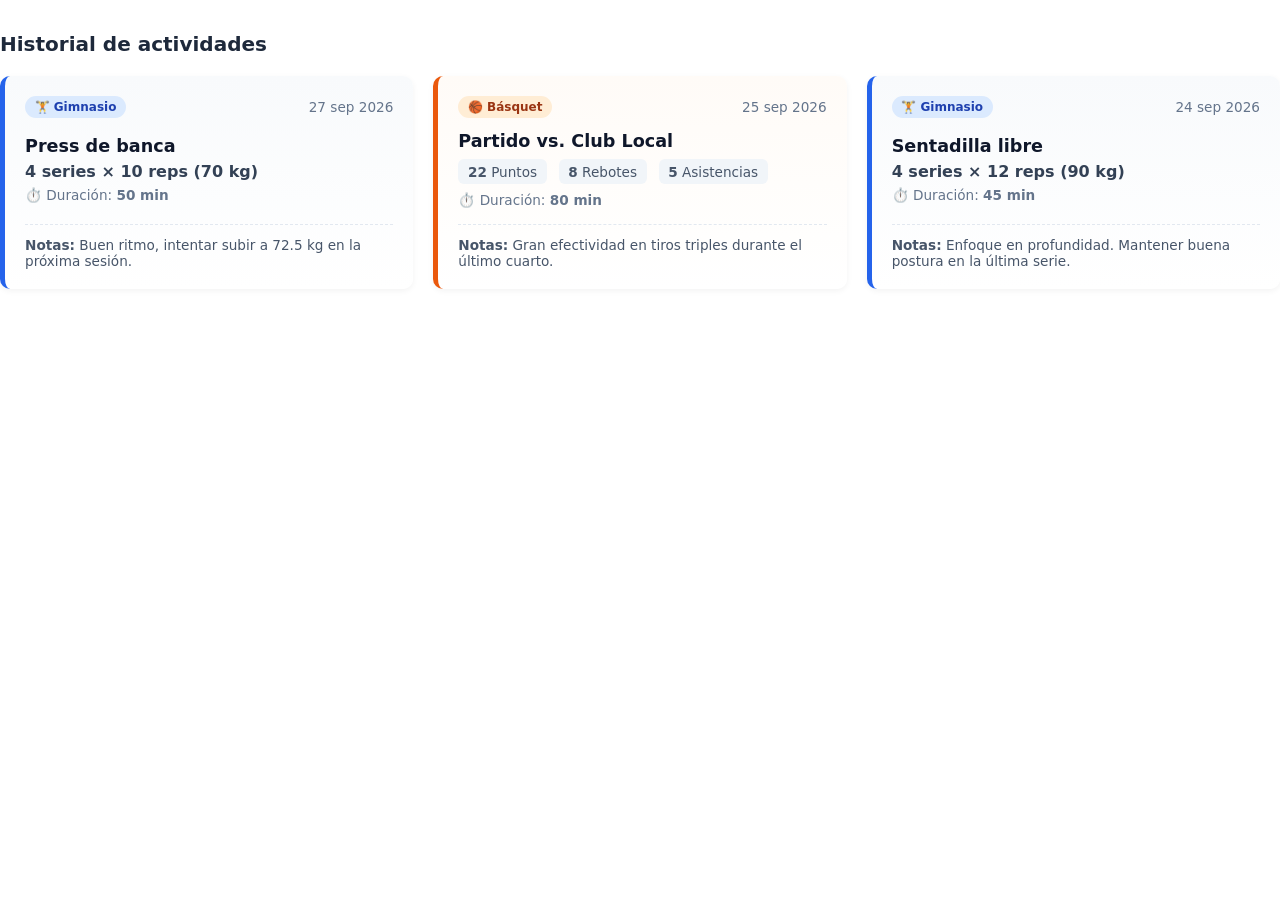
==== pages/historial.html @ 2b5b87db "cambie historial y nuevo registro para que lleven a paginas diferentes. modifique el footer." ====
<!DOCTYPE html>
<html lang="en">
<head>
    <meta charset="UTF-8">
    <meta name="viewport" content="width=device-width, initial-scale=1.0">
    <title>Historial</title>
    <link rel="stylesheet" href="../styles.css">
</head>
<body>
    <!-- SECCIÓN: HISTORIAL DE ACTIVIDADES -->
<section class="history-section">
  <h2>Historial de actividades</h2>

  <div class="history-grid">

    <!-- TARJETA 1: GIMNASIO -->
    <article class="activity-card card-gym">
      <header class="card-header">
        <span class="badge badge-gym">🏋️ Gimnasio</span>
        <time datetime="2026-09-27">27 sep 2026</time>
      </header>

      <div class="card-body">
        <h3>Press de banca</h3>
        <p class="activity-stat">4 series × 10 reps (70 kg)</p>
        <p class="activity-meta">⏱️ Duración: <strong>50 min</strong></p>
      </div>

      <footer class="card-footer">
        <p><strong>Notas:</strong> Buen ritmo, intentar subir a 72.5 kg en la próxima sesión.</p>
      </footer>
    </article>

    <!-- TARJETA 2: BÁSQUET -->
    <article class="activity-card card-basketball">
      <header class="card-header">
        <span class="badge badge-basketball">🏀 Básquet</span>
        <time datetime="2026-09-25">25 sep 2026</time>
      </header>

      <div class="card-body">
        <h3>Partido vs. Club Local</h3>
        <ul class="stats-list">
          <li><strong>22</strong> Puntos</li>
          <li><strong>8</strong> Rebotes</li>
          <li><strong>5</strong> Asistencias</li>
        </ul>
        <p class="activity-meta">⏱️ Duración: <strong>80 min</strong></p>
      </div>

      <footer class="card-footer">
        <p><strong>Notas:</strong> Gran efectividad en tiros triples durante el último cuarto.</p>
      </footer>
    </article>

    <!-- TARJETA 3: GIMNASIO -->
    <article class="activity-card card-gym">
      <header class="card-header">
        <span class="badge badge-gym">🏋️ Gimnasio</span>
        <time datetime="2026-09-24">24 sep 2026</time>
      </header>

      <div class="card-body">
        <h3>Sentadilla libre</h3>
        <p class="activity-stat">4 series × 12 reps (90 kg)</p>
        <p class="activity-meta">⏱️ Duración: <strong>45 min</strong></p>
      </div>

      <footer class="card-footer">
        <p><strong>Notas:</strong> Enfoque en profundidad. Mantener buena postura en la última serie.</p>
      </footer>
    </article>

  </div>
</section>
</body>
---- styles.css ----
/* Reset básico de márgenes */
* {
  margin: 0;
  padding: 0;
  box-sizing: border-box;
}

/* Ocupar toda la altura de la pantalla */
body {
  font-family: system-ui, sans-serif;
  display: flex;
  flex-direction: column;
  min-height: 100vh;
}

/* Encabezado */
.app-header {
  background-color: #1e293b;
  color: #fff;
  padding: 1rem 2rem;
  display: flex;
  justify-content: space-between;
  align-items: center;
}

.app-nav ul {
  display: flex;
  gap: 1.5rem;
  list-style: none;
}

.app-nav a {
  color: #f8fafc;
  text-decoration: none;
}

/* Área principal: crece para ocupar el espacio restante */
.app-main {
  flex: 1;
  padding: 2rem;
  background-color: #f1f5f9;
}

/* Pie de página */
.app-footer {
  background-color: #0f172a;
  color: #94a3b8;
  text-align: center;
  padding: 1rem;
}

/* Layout en columnas para campos breves */
.form-row {
  display: flex;
  gap: 1rem;
}

.form-row .form-group {
  flex: 1;
}

.form-row-three {
  display: grid;
  grid-template-columns: repeat(3, 1fr);
  gap: 0.75rem;
}

/* Estilos comunes de los fieldsets */
.fieldset-group {
  border: 1px solid;
  border-radius: 8px;
  padding: 1rem;
  margin-bottom: 1.25rem;
}

.fieldset-group legend {
  font-weight: 700;
  font-size: 0.9rem;
  padding: 0 0.5rem;
  border-radius: 4px;
}

/* Estilo visual exclusivo para GIMNASIO (Azul) */
.group-gym {
  border-color: #bfdbfe;
  background-color: #eff6ff;
}

.group-gym legend {
  color: #1e40af;
  background-color: #dbeafe;
}

/* Estilo visual exclusivo para BÁSQUET (Naranja) */
.group-basketball {
  border-color: #fed7aa;
  background-color: #fff7ed;
}

.group-basketball legend {
  color: #9a3412;
  background-color: #ffedd5;
}

/* Tarjeta contenedora de la sección */
.new-record-section {
  background-color: #ffffff;
  padding: 1.5rem;
  border-radius: 8px;
  box-shadow: 0 2px 5px rgba(0, 0, 0, 0.05);
  max-width: 500px;
  margin: 0 auto; /* Centrar en pantalla */
}

.new-record-section h2 {
  margin-bottom: 1.2rem;
  color: #1e293b;
  font-size: 1.25rem;
}

/* Agrupador de label + input */
.form-group {
  display: flex;
  flex-direction: column;
  gap: 0.4rem;
  margin-bottom: 1rem;
}

.form-group label {
  font-size: 0.9rem;
  font-weight: 600;
  color: #475569;
}

/* Estilos de los inputs, select y textarea */
.form-group input,
.form-group select,
.form-group textarea {
  padding: 0.6rem 0.8rem;
  border: 1px solid #cbd5e1;
  border-radius: 6px;
  font-size: 0.95rem;
  font-family: inherit;
  outline: none;
  transition: border-color 0.2s;
}

/* Resaltado cuando el usuario hace clic en un campo */
.form-group input:focus,
.form-group select:focus,
.form-group textarea:focus {
  border-color: #2563eb;
  box-shadow: 0 0 0 3px rgba(37, 99, 235, 0.15);
}

/* Botón de envío */
.btn-submit {
  width: 100%;
  padding: 0.75rem;
  background-color: #2563eb;
  color: #ffffff;
  font-weight: bold;
  border: none;
  border-radius: 6px;
  cursor: pointer;
  transition: background-color 0.2s;
}

.btn-submit:hover {
  background-color: #1d4ed8;
}

/* Layout del contenedor */
.history-section {
  margin-top: 2rem;
}

.history-section h2 {
  font-size: 1.25rem;
  color: #1e293b;
  margin-bottom: 1.25rem;
}

/* Rejilla de tarjetas adaptativa */
.history-grid {
  display: grid;
  grid-template-columns: repeat(auto-fit, minmax(280px, 1fr));
  gap: 1.25rem;
}

/* Estilo base del artículo/tarjeta */
.activity-card {
  background-color: #ffffff;
  border-radius: 10px;
  border-left: 5px solid #cbd5e1; /* Borde por defecto */
  padding: 1.25rem;
  box-shadow: 0 2px 6px rgba(0, 0, 0, 0.05);
  display: flex;
  flex-direction: column;
  justify-content: space-between;
}

/* --- ESTILO DISTINTIVO: GIMNASIO (Azul) --- */
.card-gym {
  border-left-color: #2563eb;
  background: linear-gradient(180deg, #f8fafc 0%, #ffffff 100%);
}

.badge-gym {
  background-color: #dbeafe;
  color: #1e40af;
}

/* --- ESTILO DISTINTIVO: BÁSQUET (Naranja) --- */
.card-basketball {
  border-left-color: #ea580c;
  background: linear-gradient(180deg, #fffbf7 0%, #ffffff 100%);
}

.badge-basketball {
  background-color: #ffedd5;
  color: #9a3412;
}

/* Elementos internos de las tarjetas */
.card-header {
  display: flex;
  justify-content: space-between;
  align-items: center;
  margin-bottom: 0.8rem;
}

.card-header time {
  font-size: 0.85rem;
  color: #64748b;
}

.badge {
  font-size: 0.75rem;
  font-weight: 700;
  padding: 0.25rem 0.6rem;
  border-radius: 20px;
}

.card-body h3 {
  font-size: 1.1rem;
  color: #0f172a;
  margin-bottom: 0.4rem;
}

.activity-stat {
  font-weight: 600;
  color: #334155;
  margin-bottom: 0.3rem;
}

.stats-list {
  display: flex;
  gap: 0.75rem;
  list-style: none;
  padding: 0;
  margin: 0.5rem 0;
}

.stats-list li {
  background-color: #f1f5f9;
  padding: 0.3rem 0.6rem;
  border-radius: 6px;
  font-size: 0.85rem;
  color: #475569;
}

.activity-meta {
  font-size: 0.85rem;
  color: #64748b;
  margin-top: 0.4rem;
}

.card-footer {
  margin-top: 1rem;
  padding-top: 0.75rem;
  border-top: 1px dashed #e2e8f0;
  font-size: 0.85rem;
  color: #475569;
}

/* Evita imágenes u objetos desbordados */
img, input, select, textarea {
  max-width: 100%;
}

@media (max-width: 600px) {
  /* El encabezado se centra y apila el título y el menú */
  .app-header {
    flex-direction: column;
    gap: 0.8rem;
    text-align: center;
  }

  /* Los campos en pareja (Fecha y Duración) pasan a ocupación vertical */
  .form-row {
    flex-direction: column;
    gap: 0;
  }
}
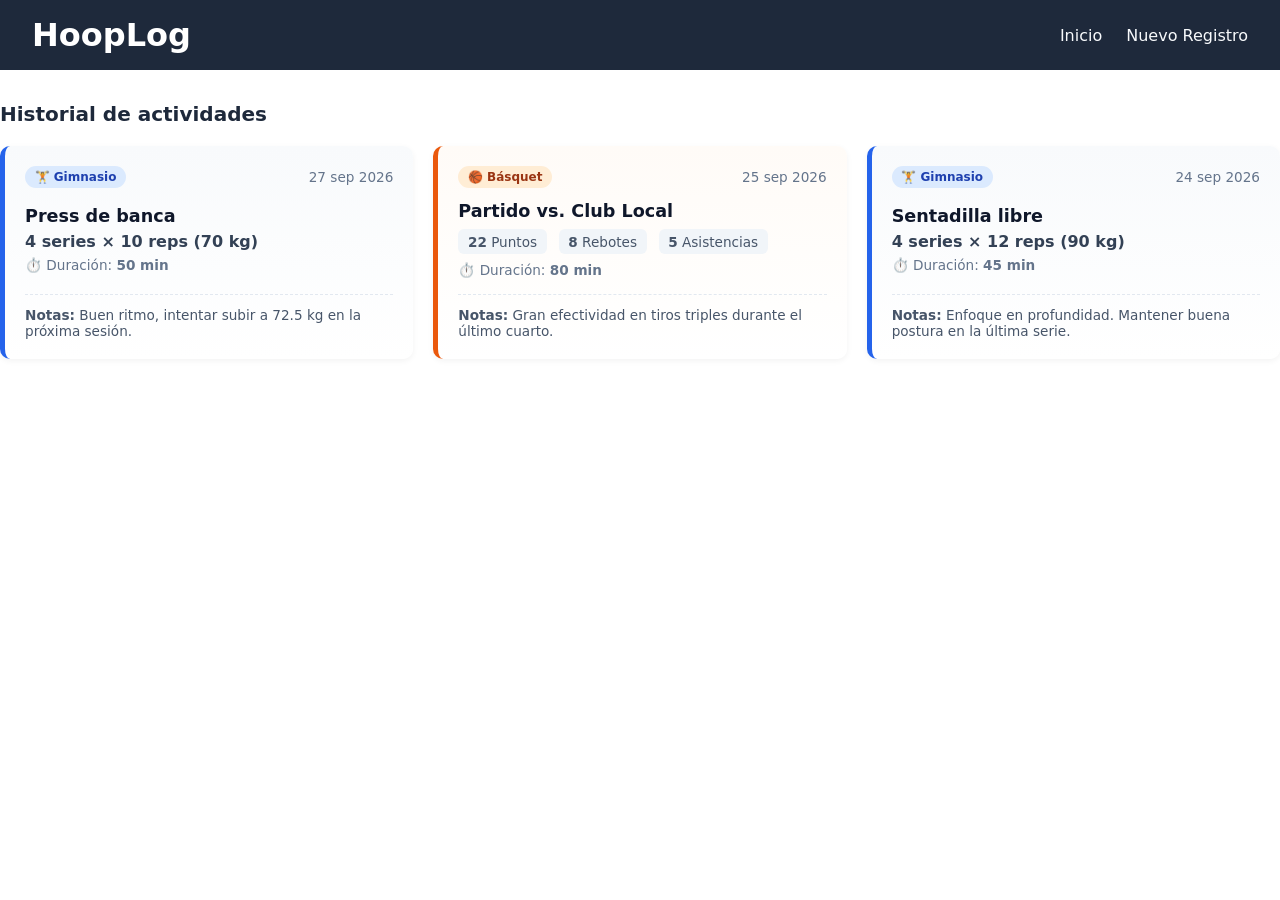
==== commit 66f3b2e8: "agregue el header nativo a todas las paginas (historial y nuevo registro)" ====
--- a/pages/historial.html
+++ b/pages/historial.html
@@ -7,9 +7,25 @@
     <link rel="stylesheet" href="../styles.css">
 </head>
 <body>
+
+   <header class="app-header">
+        <div class="marca">
+            <h1>HoopLog</h1>
+        </div>
+        <nav class ="app-nav">
+            <ul>
+                <li><a href="../index.html">Inicio</a></li>
+                <li><a href="nuevoRegistro.html">Nuevo Registro</a></li>
+            </ul>
+        </nav>
+    </header>
+
     <!-- SECCIÓN: HISTORIAL DE ACTIVIDADES -->
 <section class="history-section">
-  <h2>Historial de actividades</h2>
+
+  
+    <h2>Historial de actividades</h2>
+   
 
   <div class="history-grid">
 
--- a/styles.css
+++ b/styles.css
@@ -181,6 +181,39 @@
   margin-bottom: 1.25rem;
 }
 
+
+/* Alinea el título a la izquierda y el botón a la derecha */
+.section-header {
+  display: flex;
+  justify-content: space-between;
+  align-items: center;
+  margin-bottom: 1.25rem;
+}
+
+.section-header h2 {
+  font-size: 1.25rem;
+  color: #0f172a;
+  margin-bottom: 0; /* Quitamos el margen inferior para alinearlo perfecto */
+}
+
+/* Estilo visual tipo botón para el enlace de volver */
+.btn-back {
+  color: #2563eb;
+  text-decoration: none;
+  font-size: 0.875rem;
+  font-weight: 600;
+  padding: 0.4rem 0.85rem;
+  background-color: #eff6ff;
+  border-radius: 6px;
+  border: 1px solid #bfdbfe;
+  transition: all 0.2s ease;
+}
+
+.btn-back:hover {
+  background-color: #2563eb;
+  color: #ffffff;
+}
+
 /* Rejilla de tarjetas adaptativa */
 .history-grid {
   display: grid;
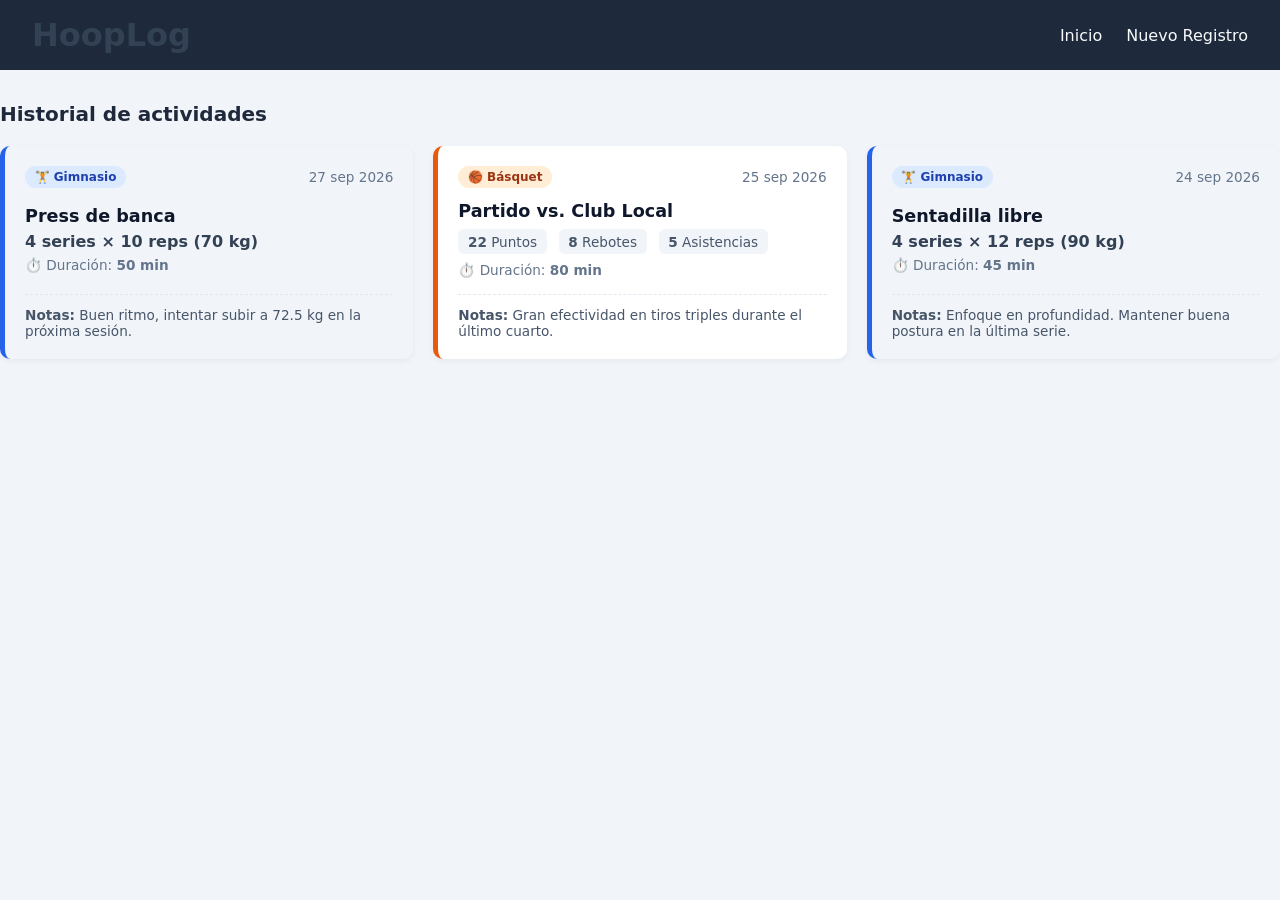
==== commit ad0dbc4b: "cambie el idioma de los html a español" ====
--- a/pages/historial.html
+++ b/pages/historial.html
@@ -1,5 +1,5 @@
 <!DOCTYPE html>
-<html lang="en">
+<html lang="es">
 <head>
     <meta charset="UTF-8">
     <meta name="viewport" content="width=device-width, initial-scale=1.0">
--- a/styles.css
+++ b/styles.css
@@ -1,22 +1,71 @@
-/* Reset básico de márgenes */
+/* ==========================================
+   1. DECLARACIÓN DE VARIABLES (PALETA GLOBAL)
+   ========================================== */
+:root {
+  /* Colores Principales y Botones */
+  --primary: #2563eb;
+  --primary-hover: #1d4ed8;
+  
+  /* Fondos Estructurales */
+  --bg-app: #f1f5f9;
+  --bg-card: #ffffff;
+  --header-bg: #1e293b;
+  --footer-bg: #0f172a;
+
+  /* Textos */
+  --text-title: #0f172a;
+  --text-heading: #1e293b;
+  --text-main: #334155;
+  --text-label: #475569;
+  --text-muted: #64748b;
+  --text-light: #f8fafc;
+  --footer-text: #94a3b8;
+
+  /* Bordes y Sombras */
+  --border-default: #cbd5e1;
+  --border-light: #e2e8f0;
+
+  /* Tema Gimnasio (Azul) */
+  --gym-color: #1e40af;
+  --gym-bg: #eff6ff;
+  --gym-border: #bfdbfe;
+  --gym-badge-bg: #dbeafe;
+
+  /* Tema Básquet (Naranja) */
+  --bball-color: #9a3412;
+  --bball-bg: #fff7ed;
+  --bball-border: #fed7aa;
+  --bball-badge-bg: #ffedd5;
+  --bball-accent: #ea580c;
+}
+
+/* ==========================================
+   2. RESET Y ESTRUCTURA BASE
+   ========================================== */
 * {
   margin: 0;
   padding: 0;
   box-sizing: border-box;
 }
 
-/* Ocupar toda la altura de la pantalla */
+img, input, select, textarea {
+  max-width: 100%;
+}
+
 body {
   font-family: system-ui, sans-serif;
   display: flex;
   flex-direction: column;
   min-height: 100vh;
-}
-
-/* Encabezado */
+  background-color: var(--bg-app);
+  color: var(--text-main);
+}
+
+/* ==========================================
+   3. ENCABEZADO Y PIE DE PÁGINA
+   ========================================== */
 .app-header {
-  background-color: #1e293b;
-  color: #fff;
+  background-color: var(--header-bg);
   padding: 1rem 2rem;
   display: flex;
   justify-content: space-between;
@@ -30,26 +79,73 @@
 }
 
 .app-nav a {
-  color: #f8fafc;
+  color: var(--text-light);
   text-decoration: none;
 }
 
-/* Área principal: crece para ocupar el espacio restante */
 .app-main {
   flex: 1;
   padding: 2rem;
-  background-color: #f1f5f9;
-}
-
-/* Pie de página */
+  background-color: var(--bg-app);
+}
+
 .app-footer {
-  background-color: #0f172a;
-  color: #94a3b8;
+  background-color: var(--footer-bg);
+  color: var(--footer-text);
   text-align: center;
   padding: 1rem;
 }
 
-/* Layout en columnas para campos breves */
+/* ==========================================
+   4. FORMULARIO Y CAMPOS
+   ========================================== */
+.new-record-section {
+  background-color: var(--bg-card);
+  padding: 1.5rem;
+  border-radius: 8px;
+  box-shadow: 0 2px 5px rgba(0, 0, 0, 0.05);
+  max-width: 500px;
+  margin: 0 auto;
+}
+
+.new-record-section h2 {
+  margin-bottom: 1.2rem;
+  color: var(--text-heading);
+  font-size: 1.25rem;
+}
+
+.form-group {
+  display: flex;
+  flex-direction: column;
+  gap: 0.4rem;
+  margin-bottom: 1rem;
+}
+
+.form-group label {
+  font-size: 0.9rem;
+  font-weight: 600;
+  color: var(--text-label);
+}
+
+.form-group input,
+.form-group select,
+.form-group textarea {
+  padding: 0.6rem 0.8rem;
+  border: 1px solid var(--border-default);
+  border-radius: 6px;
+  font-size: 0.95rem;
+  font-family: inherit;
+  outline: none;
+  transition: border-color 0.2s;
+}
+
+.form-group input:focus,
+.form-group select:focus,
+.form-group textarea:focus {
+  border-color: var(--primary);
+  box-shadow: 0 0 0 3px rgba(37, 99, 235, 0.15);
+}
+
 .form-row {
   display: flex;
   gap: 1rem;
@@ -65,7 +161,7 @@
   gap: 0.75rem;
 }
 
-/* Estilos comunes de los fieldsets */
+/* Fieldsets diferenciados */
 .fieldset-group {
   border: 1px solid;
   border-radius: 8px;
@@ -80,85 +176,30 @@
   border-radius: 4px;
 }
 
-/* Estilo visual exclusivo para GIMNASIO (Azul) */
 .group-gym {
-  border-color: #bfdbfe;
-  background-color: #eff6ff;
+  border-color: var(--gym-border);
+  background-color: var(--gym-bg);
 }
 
 .group-gym legend {
-  color: #1e40af;
-  background-color: #dbeafe;
-}
-
-/* Estilo visual exclusivo para BÁSQUET (Naranja) */
+  color: var(--gym-color);
+  background-color: var(--gym-badge-bg);
+}
+
 .group-basketball {
-  border-color: #fed7aa;
-  background-color: #fff7ed;
+  border-color: var(--bball-border);
+  background-color: var(--bball-bg);
 }
 
 .group-basketball legend {
-  color: #9a3412;
-  background-color: #ffedd5;
-}
-
-/* Tarjeta contenedora de la sección */
-.new-record-section {
-  background-color: #ffffff;
-  padding: 1.5rem;
-  border-radius: 8px;
-  box-shadow: 0 2px 5px rgba(0, 0, 0, 0.05);
-  max-width: 500px;
-  margin: 0 auto; /* Centrar en pantalla */
-}
-
-.new-record-section h2 {
-  margin-bottom: 1.2rem;
-  color: #1e293b;
-  font-size: 1.25rem;
-}
-
-/* Agrupador de label + input */
-.form-group {
-  display: flex;
-  flex-direction: column;
-  gap: 0.4rem;
-  margin-bottom: 1rem;
-}
-
-.form-group label {
-  font-size: 0.9rem;
-  font-weight: 600;
-  color: #475569;
-}
-
-/* Estilos de los inputs, select y textarea */
-.form-group input,
-.form-group select,
-.form-group textarea {
-  padding: 0.6rem 0.8rem;
-  border: 1px solid #cbd5e1;
-  border-radius: 6px;
-  font-size: 0.95rem;
-  font-family: inherit;
-  outline: none;
-  transition: border-color 0.2s;
-}
-
-/* Resaltado cuando el usuario hace clic en un campo */
-.form-group input:focus,
-.form-group select:focus,
-.form-group textarea:focus {
-  border-color: #2563eb;
-  box-shadow: 0 0 0 3px rgba(37, 99, 235, 0.15);
-}
-
-/* Botón de envío */
+  color: var(--bball-color);
+  background-color: var(--bball-badge-bg);
+}
+
 .btn-submit {
   width: 100%;
   padding: 0.75rem;
-  background-color: #2563eb;
-  color: #ffffff;
+  background-color: var(--primary);
   font-weight: bold;
   border: none;
   border-radius: 6px;
@@ -167,65 +208,90 @@
 }
 
 .btn-submit:hover {
-  background-color: #1d4ed8;
-}
-
-/* Layout del contenedor */
+  background-color: var(--primary-hover);
+}
+
+/* Tarjeta individual de cada ejercicio dentro de la sesión */
+.exercise-item {
+  background-color: rgba(255, 255, 255, 0.8);
+  border: 1px solid var(--gym-border);
+  border-radius: 6px;
+  padding: 1rem;
+  margin-bottom: 1rem;
+}
+
+.exercise-header {
+  display: flex;
+  justify-content: space-between;
+  align-items: center;
+  margin-bottom: 0.75rem;
+}
+
+.exercise-number {
+  font-weight: 700;
+  font-size: 0.85rem;
+  color: var(--gym-color);
+}
+
+/* Botón 'Eliminar' rojo e individual */
+.btn-remove-exercise {
+  background: none;
+  border: none;
+  font-weight: 600;
+  font-size: 0.8rem;
+  cursor: pointer;
+}
+
+.btn-remove-exercise:hover {
+  text-decoration: underline;
+}
+
+/* Botón secundario para agregar más filas */
+.btn-add-more {
+  background-color: var(--gym-badge-bg);
+  color: var(--gym-color);
+  border: 1px dashed var(--gym-border);
+  padding: 0.6rem 1rem;
+  border-radius: 6px;
+  font-weight: 600;
+  cursor: pointer;
+  width: 100%;
+  transition: background-color 0.2s;
+}
+
+.btn-add-more:hover {
+  background-color: var(--gym-border);
+}
+
+/* ==========================================
+   5. SECCIÓN HISTORIAL Y TARJETAS
+   ========================================== */
 .history-section {
   margin-top: 2rem;
 }
 
 .history-section h2 {
   font-size: 1.25rem;
-  color: #1e293b;
-  margin-bottom: 1.25rem;
-}
-
-
-/* Alinea el título a la izquierda y el botón a la derecha */
-.section-header {
-  display: flex;
-  justify-content: space-between;
-  align-items: center;
+  color: var(--text-heading);
   margin-bottom: 1.25rem;
 }
 
 .section-header h2 {
   font-size: 1.25rem;
-  color: #0f172a;
-  margin-bottom: 0; /* Quitamos el margen inferior para alinearlo perfecto */
-}
-
-/* Estilo visual tipo botón para el enlace de volver */
-.btn-back {
-  color: #2563eb;
-  text-decoration: none;
-  font-size: 0.875rem;
-  font-weight: 600;
-  padding: 0.4rem 0.85rem;
-  background-color: #eff6ff;
-  border-radius: 6px;
-  border: 1px solid #bfdbfe;
-  transition: all 0.2s ease;
-}
-
-.btn-back:hover {
-  background-color: #2563eb;
-  color: #ffffff;
-}
-
-/* Rejilla de tarjetas adaptativa */
+  color: var(--text-title);
+  margin-bottom: 0;
+}
+
 .history-grid {
   display: grid;
   grid-template-columns: repeat(auto-fit, minmax(280px, 1fr));
   gap: 1.25rem;
 }
 
-/* Estilo base del artículo/tarjeta */
 .activity-card {
-  background-color: #ffffff;
+  background-color: var(--bg-card);
   border-radius: 10px;
-  border-left: 5px solid #cbd5e1; /* Borde por defecto */
+  border-left: 5px solid var(--border-default);
   padding: 1.25rem;
   box-shadow: 0 2px 6px rgba(0, 0, 0, 0.05);
   display: flex;
@@ -233,29 +299,28 @@
   justify-content: space-between;
 }
 
-/* --- ESTILO DISTINTIVO: GIMNASIO (Azul) --- */
+/* Tarjetas Gimnasio */
 .card-gym {
-  border-left-color: #2563eb;
-  background: linear-gradient(180deg, #f8fafc 0%, #ffffff 100%);
+  border-left-color: var(--primary);
+  background: linear-gradient(180deg, var(--text-light) 0%);
 }
 
 .badge-gym {
-  background-color: #dbeafe;
-  color: #1e40af;
-}
-
-/* --- ESTILO DISTINTIVO: BÁSQUET (Naranja) --- */
+  background-color: var(--gym-badge-bg);
+  color: var(--gym-color);
+}
+
+/* Tarjetas Básquet */
 .card-basketball {
-  border-left-color: #ea580c;
-  background: linear-gradient(180deg, #fffbf7 0%, #ffffff 100%);
+  border-left-color: var(--bball-accent);
+  background: linear-gradient(180deg);
 }
 
 .badge-basketball {
-  background-color: #ffedd5;
-  color: #9a3412;
-}
-
-/* Elementos internos de las tarjetas */
+  background-color: var(--bball-badge-bg);
+  color: var(--bball-color);
+}
+
 .card-header {
   display: flex;
   justify-content: space-between;
@@ -265,7 +330,7 @@
 
 .card-header time {
   font-size: 0.85rem;
-  color: #64748b;
+  color: var(--text-muted);
 }
 
 .badge {
@@ -277,13 +342,13 @@
 
 .card-body h3 {
   font-size: 1.1rem;
-  color: #0f172a;
+  color: var(--text-title);
   margin-bottom: 0.4rem;
 }
 
 .activity-stat {
   font-weight: 600;
-  color: #334155;
+  color: var(--text-main);
   margin-bottom: 0.3rem;
 }
 
@@ -296,41 +361,37 @@
 }
 
 .stats-list li {
-  background-color: #f1f5f9;
+  background-color: var(--bg-app);
   padding: 0.3rem 0.6rem;
   border-radius: 6px;
   font-size: 0.85rem;
-  color: #475569;
+  color: var(--text-label);
 }
 
 .activity-meta {
   font-size: 0.85rem;
-  color: #64748b;
+  color: var(--text-muted);
   margin-top: 0.4rem;
 }
 
 .card-footer {
   margin-top: 1rem;
   padding-top: 0.75rem;
-  border-top: 1px dashed #e2e8f0;
+  border-top: 1px dashed var(--border-light);
   font-size: 0.85rem;
-  color: #475569;
-}
-
-/* Evita imágenes u objetos desbordados */
-img, input, select, textarea {
-  max-width: 100%;
-}
-
+  color: var(--text-label);
+}
+
+/* ==========================================
+   6. RESPONSIVE (PANTALLAS PEQUEÑAS)
+   ========================================== */
 @media (max-width: 600px) {
-  /* El encabezado se centra y apila el título y el menú */
   .app-header {
     flex-direction: column;
     gap: 0.8rem;
     text-align: center;
   }
 
-  /* Los campos en pareja (Fecha y Duración) pasan a ocupación vertical */
   .form-row {
     flex-direction: column;
     gap: 0;
@@ -338,3 +399,5 @@
 }
 
 
+
+
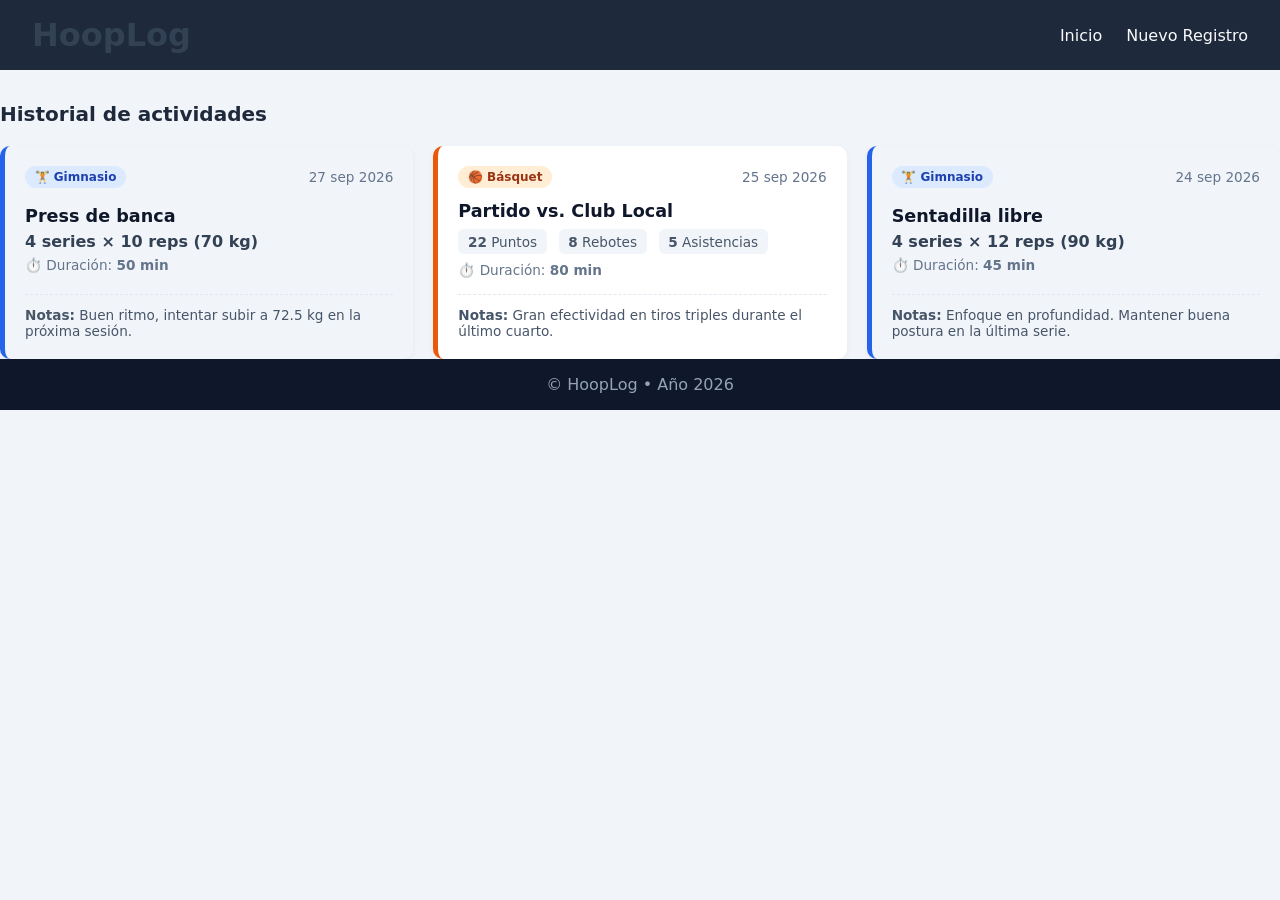
==== commit e79c2de9: "agregue main y footer a nuevo registro e historial, y cerre <html> en ambas" ====
--- a/pages/historial.html
+++ b/pages/historial.html
@@ -6,87 +6,96 @@
     <title>Historial</title>
     <link rel="stylesheet" href="../styles.css">
 </head>
-<body>
 
-   <header class="app-header">
-        <div class="marca">
-            <h1>HoopLog</h1>
-        </div>
-        <nav class ="app-nav">
-            <ul>
-                <li><a href="../index.html">Inicio</a></li>
-                <li><a href="nuevoRegistro.html">Nuevo Registro</a></li>
+  <main>
+    <body>
+
+      <header class="app-header">
+            <div class="marca">
+                <h1>HoopLog</h1>
+            </div>
+            <nav class ="app-nav">
+                <ul>
+                    <li><a href="../index.html">Inicio</a></li>
+                    <li><a href="nuevoRegistro.html">Nuevo Registro</a></li>
+                </ul>
+            </nav>
+        </header>
+
+        <!-- SECCIÓN: HISTORIAL DE ACTIVIDADES -->
+    <section class="history-section">
+
+      
+        <h2>Historial de actividades</h2>
+      
+
+      <div class="history-grid">
+
+        <!-- TARJETA 1: GIMNASIO -->
+        <article class="activity-card card-gym">
+          <header class="card-header">
+            <span class="badge badge-gym">🏋️ Gimnasio</span>
+            <time datetime="2026-09-27">27 sep 2026</time>
+          </header>
+
+          <div class="card-body">
+            <h3>Press de banca</h3>
+            <p class="activity-stat">4 series × 10 reps (70 kg)</p>
+            <p class="activity-meta">⏱️ Duración: <strong>50 min</strong></p>
+          </div>
+
+          <footer class="card-footer">
+            <p><strong>Notas:</strong> Buen ritmo, intentar subir a 72.5 kg en la próxima sesión.</p>
+          </footer>
+        </article>
+
+        <!-- TARJETA 2: BÁSQUET -->
+        <article class="activity-card card-basketball">
+          <header class="card-header">
+            <span class="badge badge-basketball">🏀 Básquet</span>
+            <time datetime="2026-09-25">25 sep 2026</time>
+          </header>
+
+          <div class="card-body">
+            <h3>Partido vs. Club Local</h3>
+            <ul class="stats-list">
+              <li><strong>22</strong> Puntos</li>
+              <li><strong>8</strong> Rebotes</li>
+              <li><strong>5</strong> Asistencias</li>
             </ul>
-        </nav>
-    </header>
+            <p class="activity-meta">⏱️ Duración: <strong>80 min</strong></p>
+          </div>
 
-    <!-- SECCIÓN: HISTORIAL DE ACTIVIDADES -->
-<section class="history-section">
+          <footer class="card-footer">
+            <p><strong>Notas:</strong> Gran efectividad en tiros triples durante el último cuarto.</p>
+          </footer>
+        </article>
 
-  
-    <h2>Historial de actividades</h2>
-   
+        <!-- TARJETA 3: GIMNASIO -->
+        <article class="activity-card card-gym">
+          <header class="card-header">
+            <span class="badge badge-gym">🏋️ Gimnasio</span>
+            <time datetime="2026-09-24">24 sep 2026</time>
+          </header>
 
-  <div class="history-grid">
+          <div class="card-body">
+            <h3>Sentadilla libre</h3>
+            <p class="activity-stat">4 series × 12 reps (90 kg)</p>
+            <p class="activity-meta">⏱️ Duración: <strong>45 min</strong></p>
+          </div>
 
-    <!-- TARJETA 1: GIMNASIO -->
-    <article class="activity-card card-gym">
-      <header class="card-header">
-        <span class="badge badge-gym">🏋️ Gimnasio</span>
-        <time datetime="2026-09-27">27 sep 2026</time>
-      </header>
+          <footer class="card-footer">
+            <p><strong>Notas:</strong> Enfoque en profundidad. Mantener buena postura en la última serie.</p>
+          </footer>
+        </article>
 
-      <div class="card-body">
-        <h3>Press de banca</h3>
-        <p class="activity-stat">4 series × 10 reps (70 kg)</p>
-        <p class="activity-meta">⏱️ Duración: <strong>50 min</strong></p>
       </div>
+    </section>
+</main>
 
-      <footer class="card-footer">
-        <p><strong>Notas:</strong> Buen ritmo, intentar subir a 72.5 kg en la próxima sesión.</p>
-      </footer>
-    </article>
+    <footer class="app-footer">
+    <p>&copy; HoopLog &bull; Año 2026</p>
+  </footer>
 
-    <!-- TARJETA 2: BÁSQUET -->
-    <article class="activity-card card-basketball">
-      <header class="card-header">
-        <span class="badge badge-basketball">🏀 Básquet</span>
-        <time datetime="2026-09-25">25 sep 2026</time>
-      </header>
-
-      <div class="card-body">
-        <h3>Partido vs. Club Local</h3>
-        <ul class="stats-list">
-          <li><strong>22</strong> Puntos</li>
-          <li><strong>8</strong> Rebotes</li>
-          <li><strong>5</strong> Asistencias</li>
-        </ul>
-        <p class="activity-meta">⏱️ Duración: <strong>80 min</strong></p>
-      </div>
-
-      <footer class="card-footer">
-        <p><strong>Notas:</strong> Gran efectividad en tiros triples durante el último cuarto.</p>
-      </footer>
-    </article>
-
-    <!-- TARJETA 3: GIMNASIO -->
-    <article class="activity-card card-gym">
-      <header class="card-header">
-        <span class="badge badge-gym">🏋️ Gimnasio</span>
-        <time datetime="2026-09-24">24 sep 2026</time>
-      </header>
-
-      <div class="card-body">
-        <h3>Sentadilla libre</h3>
-        <p class="activity-stat">4 series × 12 reps (90 kg)</p>
-        <p class="activity-meta">⏱️ Duración: <strong>45 min</strong></p>
-      </div>
-
-      <footer class="card-footer">
-        <p><strong>Notas:</strong> Enfoque en profundidad. Mantener buena postura en la última serie.</p>
-      </footer>
-    </article>
-
-  </div>
-</section>
-</body>+</body>
+</html>
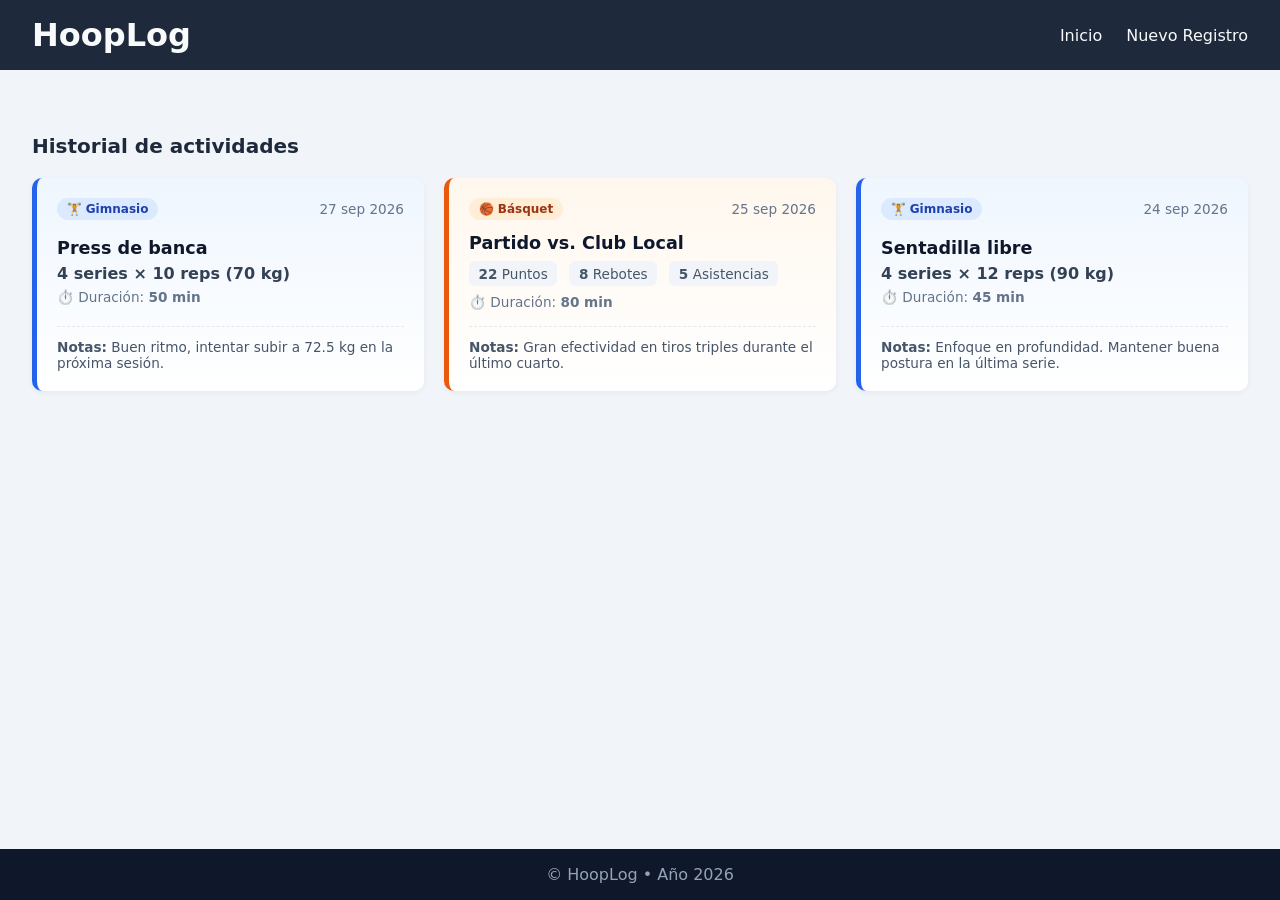
==== commit 1a0584b4: "Agregar clases faltantes a main y a la sección del formulario" ====
--- a/pages/historial.html
+++ b/pages/historial.html
@@ -6,9 +6,9 @@
     <title>Historial</title>
     <link rel="stylesheet" href="../styles.css">
 </head>
-
-  <main>
-    <body>
+<body>
+  
+    
 
       <header class="app-header">
             <div class="marca">
@@ -21,7 +21,8 @@
                 </ul>
             </nav>
         </header>
-
+        
+<main class="app-main">
         <!-- SECCIÓN: HISTORIAL DE ACTIVIDADES -->
     <section class="history-section">
 
--- a/styles.css
+++ b/styles.css
@@ -2,41 +2,56 @@
    1. DECLARACIÓN DE VARIABLES (PALETA GLOBAL)
    ========================================== */
 :root {
-  /* Colores Principales y Botones */
-  --primary: #2563eb;
-  --primary-hover: #1d4ed8;
-  
+  /* Botones */
+  --btn-primary-bg: #2563eb;
+  --btn-primary-bg-hover: #1d4ed8;
+  --btn-primary-text: #ffffff;
+
   /* Fondos Estructurales */
-  --bg-app: #f1f5f9;
-  --bg-card: #ffffff;
+  --page-bg: #f1f5f9;
+  --card-bg: #ffffff;
   --header-bg: #1e293b;
   --footer-bg: #0f172a;
 
   /* Textos */
   --text-title: #0f172a;
   --text-heading: #1e293b;
-  --text-main: #334155;
+  --text-body: #334155;
   --text-label: #475569;
   --text-muted: #64748b;
-  --text-light: #f8fafc;
+  --header-title-text: #f8fafc;
+  --nav-link-text: #f8fafc;
   --footer-text: #94a3b8;
 
-  /* Bordes y Sombras */
-  --border-default: #cbd5e1;
-  --border-light: #e2e8f0;
+  /* Campos de Formulario */
+  --input-border: #cbd5e1;
+  --input-border-focus: #2563eb;
+  --input-focus-ring: rgba(37, 99, 235, 0.15);
+
+  /* Tarjetas del Historial */
+  --card-accent-default: #cbd5e1;
+  --card-divider: #e2e8f0;
+  --stat-chip-bg: #f1f5f9;
 
   /* Tema Gimnasio (Azul) */
-  --gym-color: #1e40af;
-  --gym-bg: #eff6ff;
+  --gym-text: #1e40af;
+  --gym-fieldset-bg: #eff6ff;
   --gym-border: #bfdbfe;
   --gym-badge-bg: #dbeafe;
+  --gym-btn-bg: #dbeafe;
+  --gym-btn-bg-hover: #bfdbfe;
+  --gym-card-accent: #2563eb;
+  --gym-card-gradient-start: #eff6ff;
+  --gym-card-gradient-end: #ffffff;
 
   /* Tema Básquet (Naranja) */
-  --bball-color: #9a3412;
-  --bball-bg: #fff7ed;
+  --bball-text: #9a3412;
+  --bball-fieldset-bg: #fff7ed;
   --bball-border: #fed7aa;
   --bball-badge-bg: #ffedd5;
-  --bball-accent: #ea580c;
+  --bball-card-accent: #ea580c;
+  --bball-card-gradient-start: #fff7ed;
+  --bball-card-gradient-end: #ffffff;
 }
 
 /* ==========================================
@@ -57,8 +72,8 @@
   display: flex;
   flex-direction: column;
   min-height: 100vh;
-  background-color: var(--bg-app);
-  color: var(--text-main);
+  background-color: var(--page-bg);
+  color: var(--text-body);
 }
 
 /* ==========================================
@@ -72,6 +87,10 @@
   align-items: center;
 }
 
+.marca h1 {
+  color: var(--header-title-text);
+}
+
 .app-nav ul {
   display: flex;
   gap: 1.5rem;
@@ -79,14 +98,14 @@
 }
 
 .app-nav a {
-  color: var(--text-light);
+  color: var(--nav-link-text);
   text-decoration: none;
 }
 
 .app-main {
   flex: 1;
   padding: 2rem;
-  background-color: var(--bg-app);
+  background-color: var(--page-bg);
 }
 
 .app-footer {
@@ -100,7 +119,7 @@
    4. FORMULARIO Y CAMPOS
    ========================================== */
 .new-record-section {
-  background-color: var(--bg-card);
+  background-color: var(--card-bg);
   padding: 1.5rem;
   border-radius: 8px;
   box-shadow: 0 2px 5px rgba(0, 0, 0, 0.05);
@@ -131,7 +150,7 @@
 .form-group select,
 .form-group textarea {
   padding: 0.6rem 0.8rem;
-  border: 1px solid var(--border-default);
+  border: 1px solid var(--input-border);
   border-radius: 6px;
   font-size: 0.95rem;
   font-family: inherit;
@@ -142,8 +161,8 @@
 .form-group input:focus,
 .form-group select:focus,
 .form-group textarea:focus {
-  border-color: var(--primary);
-  box-shadow: 0 0 0 3px rgba(37, 99, 235, 0.15);
+  border-color: var(--input-border-focus);
+  box-shadow: 0 0 0 3px var(--input-focus-ring);
 }
 
 .form-row {
@@ -178,28 +197,29 @@
 
 .group-gym {
   border-color: var(--gym-border);
-  background-color: var(--gym-bg);
+  background-color: var(--gym-fieldset-bg);
 }
 
 .group-gym legend {
-  color: var(--gym-color);
+  color: var(--gym-text);
   background-color: var(--gym-badge-bg);
 }
 
 .group-basketball {
   border-color: var(--bball-border);
-  background-color: var(--bball-bg);
+  background-color: var(--bball-fieldset-bg);
 }
 
 .group-basketball legend {
-  color: var(--bball-color);
+  color: var(--bball-text);
   background-color: var(--bball-badge-bg);
 }
 
 .btn-submit {
   width: 100%;
   padding: 0.75rem;
-  background-color: var(--primary);
+  background-color: var(--btn-primary-bg);
+  color: var(--btn-primary-text);
   font-weight: bold;
   border: none;
   border-radius: 6px;
@@ -208,7 +228,7 @@
 }
 
 .btn-submit:hover {
-  background-color: var(--primary-hover);
+  background-color: var(--btn-primary-bg-hover);
 }
 
 /* Tarjeta individual de cada ejercicio dentro de la sesión */
@@ -230,7 +250,7 @@
 .exercise-number {
   font-weight: 700;
   font-size: 0.85rem;
-  color: var(--gym-color);
+  color: var(--gym-text);
 }
 
 /* Botón 'Eliminar' rojo e individual */
@@ -242,14 +262,13 @@
   cursor: pointer;
 }
 
-.btn-remove-exercise:hover {
-  text-decoration: underline;
-}
+
+
 
 /* Botón secundario para agregar más filas */
 .btn-add-more {
-  background-color: var(--gym-badge-bg);
-  color: var(--gym-color);
+  background-color: var(--gym-btn-bg);
+  color: var(--gym-text);
   border: 1px dashed var(--gym-border);
   padding: 0.6rem 1rem;
   border-radius: 6px;
@@ -260,7 +279,7 @@
 }
 
 .btn-add-more:hover {
-  background-color: var(--gym-border);
+  background-color: var(--gym-btn-bg-hover);
 }
 
 /* ==========================================
@@ -276,11 +295,6 @@
   margin-bottom: 1.25rem;
 }
 
-.section-header h2 {
-  font-size: 1.25rem;
-  color: var(--text-title);
-  margin-bottom: 0;
-}
 
 .history-grid {
   display: grid;
@@ -289,9 +303,9 @@
 }
 
 .activity-card {
-  background-color: var(--bg-card);
+  background-color: var(--card-bg);
   border-radius: 10px;
-  border-left: 5px solid var(--border-default);
+  border-left: 5px solid var(--card-accent-default);
   padding: 1.25rem;
   box-shadow: 0 2px 6px rgba(0, 0, 0, 0.05);
   display: flex;
@@ -301,24 +315,24 @@
 
 /* Tarjetas Gimnasio */
 .card-gym {
-  border-left-color: var(--primary);
-  background: linear-gradient(180deg, var(--text-light) 0%);
+  border-left-color: var(--gym-card-accent);
+  background: linear-gradient(180deg, var(--gym-card-gradient-start) 0%, var(--gym-card-gradient-end) 100%);
 }
 
 .badge-gym {
   background-color: var(--gym-badge-bg);
-  color: var(--gym-color);
+  color: var(--gym-text);
 }
 
 /* Tarjetas Básquet */
 .card-basketball {
-  border-left-color: var(--bball-accent);
-  background: linear-gradient(180deg);
+  border-left-color: var(--bball-card-accent);
+  background: linear-gradient(180deg, var(--bball-card-gradient-start) 0%, var(--bball-card-gradient-end) 100%);
 }
 
 .badge-basketball {
   background-color: var(--bball-badge-bg);
-  color: var(--bball-color);
+  color: var(--bball-text);
 }
 
 .card-header {
@@ -348,7 +362,7 @@
 
 .activity-stat {
   font-weight: 600;
-  color: var(--text-main);
+  color: var(--text-body);
   margin-bottom: 0.3rem;
 }
 
@@ -361,7 +375,7 @@
 }
 
 .stats-list li {
-  background-color: var(--bg-app);
+  background-color: var(--stat-chip-bg);
   padding: 0.3rem 0.6rem;
   border-radius: 6px;
   font-size: 0.85rem;
@@ -377,7 +391,7 @@
 .card-footer {
   margin-top: 1rem;
   padding-top: 0.75rem;
-  border-top: 1px dashed var(--border-light);
+  border-top: 1px dashed var(--card-divider);
   font-size: 0.85rem;
   color: var(--text-label);
 }
@@ -396,8 +410,17 @@
     flex-direction: column;
     gap: 0;
   }
-}
-
-
-
-
+
+  .form-row-three {
+    grid-template-columns: 1fr; /* Aquí cambia a 1 columna en celulares */
+    gap: 1rem;
+  }
+
+}
+
+
+
+
+
+
+
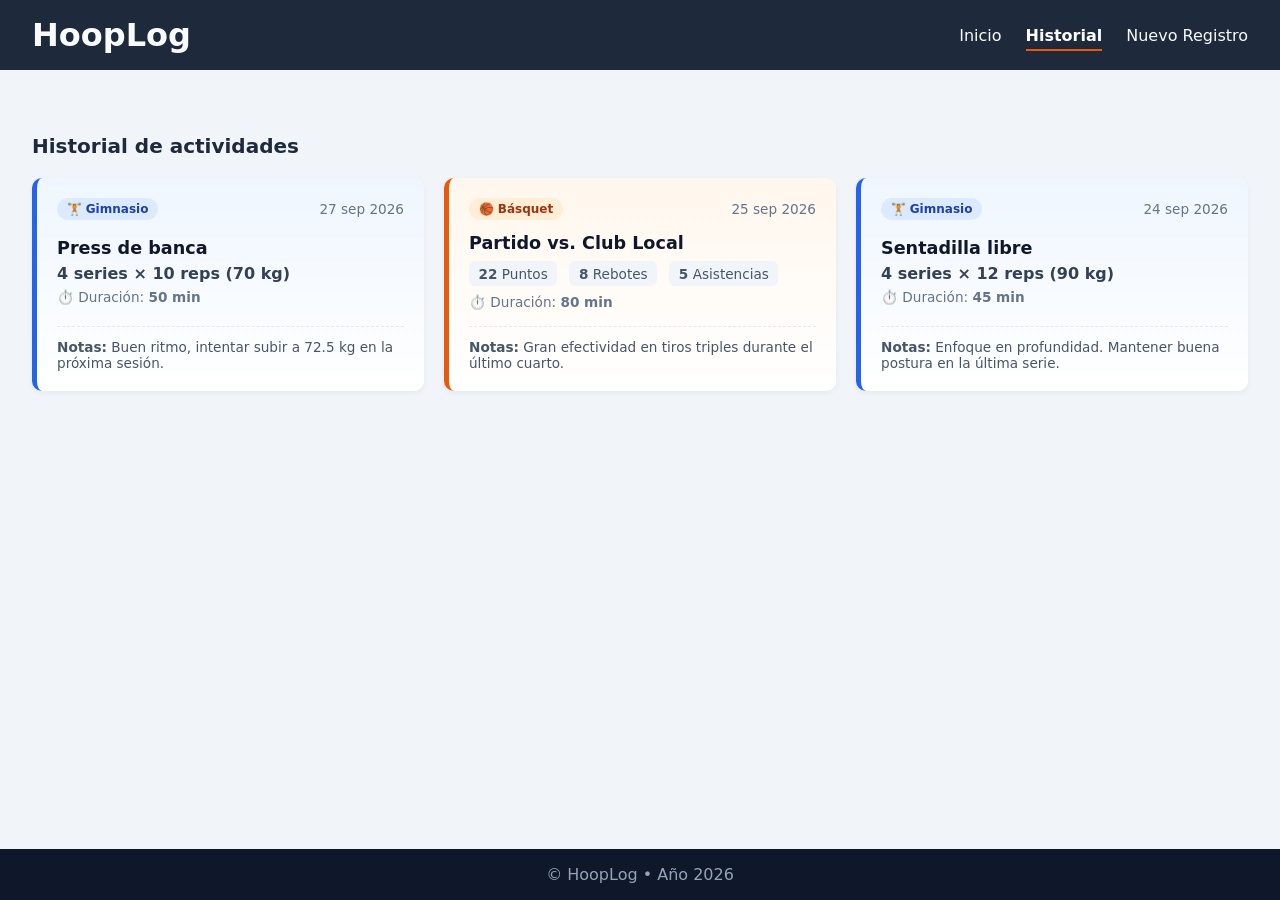
==== commit 684e3f1f: "Agregar contenido y accesos al inicio y marcar la página actual en nav" ====
--- a/pages/historial.html
+++ b/pages/historial.html
@@ -17,6 +17,7 @@
             <nav class ="app-nav">
                 <ul>
                     <li><a href="../index.html">Inicio</a></li>
+                    <li><a href="historial.html" aria-current="page">Historial</a></li>
                     <li><a href="nuevoRegistro.html">Nuevo Registro</a></li>
                 </ul>
             </nav>
--- a/styles.css
+++ b/styles.css
@@ -21,6 +21,8 @@
   --text-muted: #64748b;
   --header-title-text: #f8fafc;
   --nav-link-text: #f8fafc;
+  --nav-link-active-text: #ffffff;
+  --nav-link-active-border: #ea580c;
   --footer-text: #94a3b8;
 
   /* Campos de Formulario */
@@ -52,6 +54,18 @@
   --bball-card-accent: #ea580c;
   --bball-card-gradient-start: #fff7ed;
   --bball-card-gradient-end: #ffffff;
+
+  /* Accesos y Tarjetas del Inicio */
+  --link-focus-outline: #2563eb;
+  --access-card-border: #e2e8f0;
+  --access-card-border-hover: #2563eb;
+  --access-card-primary-bg: #2563eb;
+  --access-card-primary-bg-hover: #1d4ed8;
+  --access-card-primary-text: #ffffff;
+  --gym-feature-bg: #eff6ff;
+  --gym-feature-border: #bfdbfe;
+  --bball-feature-bg: #fff7ed;
+  --bball-feature-border: #fed7aa;
 }
 
 /* ==========================================
@@ -100,6 +114,15 @@
 .app-nav a {
   color: var(--nav-link-text);
   text-decoration: none;
+  padding-bottom: 0.25rem;
+  border-bottom: 2px solid transparent;
+}
+
+/* Página actual en el menú */
+.app-nav a[aria-current="page"] {
+  color: var(--nav-link-active-text);
+  font-weight: 600;
+  border-bottom-color: var(--nav-link-active-border);
 }
 
 .app-main {
@@ -176,7 +199,7 @@
 
 .form-row-three {
   display: grid;
-  grid-template-columns: repeat(3, 1fr);
+  grid-template-columns: repeat(3, minmax(0, 1fr));
   gap: 0.75rem;
 }
 
@@ -186,6 +209,7 @@
   border-radius: 8px;
   padding: 1rem;
   margin-bottom: 1.25rem;
+  min-width: 0; /* Por defecto un fieldset no se achica menos que su contenido */
 }
 
 .fieldset-group legend {
@@ -397,7 +421,118 @@
 }
 
 /* ==========================================
-   6. RESPONSIVE (PANTALLAS PEQUEÑAS)
+   6. PÁGINA DE INICIO
+   ========================================== */
+.welcome-section,
+.quick-access-section,
+.features-section {
+  max-width: 900px;
+  margin: 0 auto 2rem;
+}
+
+.welcome-section h2 {
+  font-size: 1.6rem;
+  color: var(--text-heading);
+  margin-bottom: 0.5rem;
+}
+
+.welcome-section p {
+  font-size: 1.05rem;
+  color: var(--text-body);
+  line-height: 1.5;
+}
+
+.quick-access-section h2,
+.features-section h2 {
+  font-size: 1.25rem;
+  color: var(--text-heading);
+  margin-bottom: 1rem;
+}
+
+.access-grid {
+  display: grid;
+  grid-template-columns: repeat(auto-fit, minmax(240px, 1fr));
+  gap: 1.25rem;
+}
+
+.access-card {
+  display: block;
+  background-color: var(--card-bg);
+  border: 2px solid var(--access-card-border);
+  border-radius: 10px;
+  padding: 1.5rem;
+  box-shadow: 0 2px 6px rgba(0, 0, 0, 0.05);
+  color: var(--text-body);
+  text-decoration: none;
+  transition: border-color 0.2s, background-color 0.2s;
+}
+
+.access-card:hover {
+  border-color: var(--access-card-border-hover);
+}
+
+.access-card:focus-visible {
+  outline: 3px solid var(--link-focus-outline);
+  outline-offset: 2px;
+}
+
+.access-card h3 {
+  font-size: 1.15rem;
+  color: var(--text-title);
+  margin: 0.5rem 0 0.3rem;
+}
+
+.access-icon {
+  font-size: 1.5rem;
+}
+
+/* Acceso principal: Nuevo registro */
+.access-card-primary {
+  background-color: var(--access-card-primary-bg);
+  border-color: var(--access-card-primary-bg);
+  color: var(--access-card-primary-text);
+}
+
+.access-card-primary h3 {
+  color: var(--access-card-primary-text);
+}
+
+.access-card-primary:hover {
+  background-color: var(--access-card-primary-bg-hover);
+  border-color: var(--access-card-primary-bg-hover);
+}
+
+.feature-card {
+  border: 1px solid;
+  border-radius: 10px;
+  padding: 1.25rem;
+}
+
+.feature-card h3 {
+  font-size: 1.05rem;
+  margin-bottom: 0.3rem;
+}
+
+.feature-gym {
+  background-color: var(--gym-feature-bg);
+  border-color: var(--gym-feature-border);
+}
+
+.feature-gym h3 {
+  color: var(--gym-text);
+}
+
+.feature-basketball {
+  background-color: var(--bball-feature-bg);
+  border-color: var(--bball-feature-border);
+}
+
+.feature-basketball h3 {
+  color: var(--bball-text);
+}
+
+/* ==========================================
+   7. RESPONSIVE (PANTALLAS PEQUEÑAS)
    ========================================== */
 @media (max-width: 600px) {
   .app-header {
@@ -412,7 +547,7 @@
   }
 
   .form-row-three {
-    grid-template-columns: 1fr; /* Aquí cambia a 1 columna en celulares */
+    grid-template-columns: minmax(0, 1fr); /* Aquí cambia a 1 columna en celulares */
     gap: 1rem;
   }
 
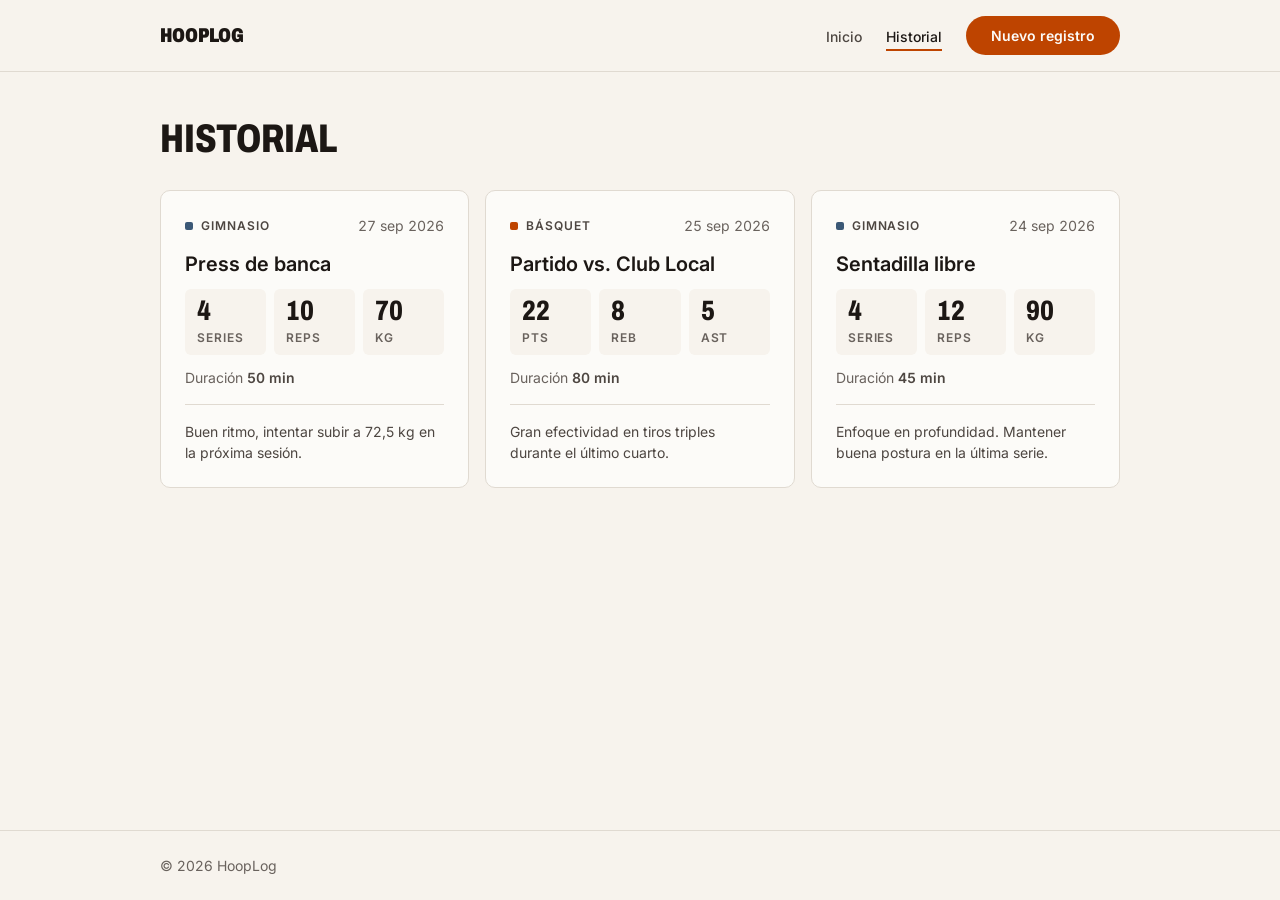
==== commit ab019b48: "Mostrar stats del historial como números grandes y marcar el tipo sin emojis" ====
--- a/pages/historial.html
+++ b/pages/historial.html
@@ -3,101 +3,100 @@
 <head>
     <meta charset="UTF-8">
     <meta name="viewport" content="width=device-width, initial-scale=1.0">
-    <title>Historial</title>
+    <title>Historial · HoopLog</title>
+    <link rel="preconnect" href="https://fonts.googleapis.com">
+    <link rel="preconnect" href="https://fonts.gstatic.com" crossorigin>
+    <link href="https://fonts.googleapis.com/css2?family=Archivo:wdth,wght@62..125,700..900&family=Inter:wght@400..600&display=swap" rel="stylesheet">
     <link rel="stylesheet" href="../styles.css">
 </head>
 <body>
-  
-    
+    <header class="app-header">
+        <a class="marca" href="../index.html">HoopLog</a>
+        <nav class="app-nav" aria-label="Principal">
+            <ul>
+                <li><a href="../index.html">Inicio</a></li>
+                <li><a href="historial.html" aria-current="page">Historial</a></li>
+                <li><a class="btn btn-primary" href="nuevoRegistro.html">Nuevo registro</a></li>
+            </ul>
+        </nav>
+    </header>
 
-      <header class="app-header">
-            <div class="marca">
-                <h1>HoopLog</h1>
-            </div>
-            <nav class ="app-nav">
-                <ul>
-                    <li><a href="../index.html">Inicio</a></li>
-                    <li><a href="historial.html" aria-current="page">Historial</a></li>
-                    <li><a href="nuevoRegistro.html">Nuevo Registro</a></li>
-                </ul>
-            </nav>
-        </header>
-        
-<main class="app-main">
-        <!-- SECCIÓN: HISTORIAL DE ACTIVIDADES -->
-    <section class="history-section">
+    <main class="app-main">
+        <h1 class="page-title">Historial</h1>
 
-      
-        <h2>Historial de actividades</h2>
-      
+        <div class="history-grid">
 
-      <div class="history-grid">
+            <!-- TARJETA 1: GIMNASIO -->
+            <article class="activity-card">
+                <header class="card-header">
+                    <span class="type-marker type-gym">Gimnasio</span>
+                    <time datetime="2026-09-27">27 sep 2026</time>
+                </header>
 
-        <!-- TARJETA 1: GIMNASIO -->
-        <article class="activity-card card-gym">
-          <header class="card-header">
-            <span class="badge badge-gym">🏋️ Gimnasio</span>
-            <time datetime="2026-09-27">27 sep 2026</time>
-          </header>
+                <div class="card-body">
+                    <h3>Press de banca</h3>
+                    <ul class="stats-list">
+                        <li><span class="stat-value">4</span><span class="stat-label">Series</span></li>
+                        <li><span class="stat-value">10</span><span class="stat-label">Reps</span></li>
+                        <li><span class="stat-value">70</span><span class="stat-label">Kg</span></li>
+                    </ul>
+                    <p class="activity-meta">Duración <strong>50 min</strong></p>
+                </div>
 
-          <div class="card-body">
-            <h3>Press de banca</h3>
-            <p class="activity-stat">4 series × 10 reps (70 kg)</p>
-            <p class="activity-meta">⏱️ Duración: <strong>50 min</strong></p>
-          </div>
+                <footer class="card-footer">
+                    <p>Buen ritmo, intentar subir a 72,5 kg en la próxima sesión.</p>
+                </footer>
+            </article>
 
-          <footer class="card-footer">
-            <p><strong>Notas:</strong> Buen ritmo, intentar subir a 72.5 kg en la próxima sesión.</p>
-          </footer>
-        </article>
+            <!-- TARJETA 2: BÁSQUET -->
+            <article class="activity-card">
+                <header class="card-header">
+                    <span class="type-marker type-bball">Básquet</span>
+                    <time datetime="2026-09-25">25 sep 2026</time>
+                </header>
 
-        <!-- TARJETA 2: BÁSQUET -->
-        <article class="activity-card card-basketball">
-          <header class="card-header">
-            <span class="badge badge-basketball">🏀 Básquet</span>
-            <time datetime="2026-09-25">25 sep 2026</time>
-          </header>
+                <div class="card-body">
+                    <h3>Partido vs. Club Local</h3>
+                    <ul class="stats-list">
+                        <li><span class="stat-value">22</span><span class="stat-label"><abbr title="Puntos">Pts</abbr></span></li>
+                        <li><span class="stat-value">8</span><span class="stat-label"><abbr title="Rebotes">Reb</abbr></span></li>
+                        <li><span class="stat-value">5</span><span class="stat-label"><abbr title="Asistencias">Ast</abbr></span></li>
+                    </ul>
+                    <p class="activity-meta">Duración <strong>80 min</strong></p>
+                </div>
 
-          <div class="card-body">
-            <h3>Partido vs. Club Local</h3>
-            <ul class="stats-list">
-              <li><strong>22</strong> Puntos</li>
-              <li><strong>8</strong> Rebotes</li>
-              <li><strong>5</strong> Asistencias</li>
-            </ul>
-            <p class="activity-meta">⏱️ Duración: <strong>80 min</strong></p>
-          </div>
+                <footer class="card-footer">
+                    <p>Gran efectividad en tiros triples durante el último cuarto.</p>
+                </footer>
+            </article>
 
-          <footer class="card-footer">
-            <p><strong>Notas:</strong> Gran efectividad en tiros triples durante el último cuarto.</p>
-          </footer>
-        </article>
+            <!-- TARJETA 3: GIMNASIO -->
+            <article class="activity-card">
+                <header class="card-header">
+                    <span class="type-marker type-gym">Gimnasio</span>
+                    <time datetime="2026-09-24">24 sep 2026</time>
+                </header>
 
-        <!-- TARJETA 3: GIMNASIO -->
-        <article class="activity-card card-gym">
-          <header class="card-header">
-            <span class="badge badge-gym">🏋️ Gimnasio</span>
-            <time datetime="2026-09-24">24 sep 2026</time>
-          </header>
+                <div class="card-body">
+                    <h3>Sentadilla libre</h3>
+                    <ul class="stats-list">
+                        <li><span class="stat-value">4</span><span class="stat-label">Series</span></li>
+                        <li><span class="stat-value">12</span><span class="stat-label">Reps</span></li>
+                        <li><span class="stat-value">90</span><span class="stat-label">Kg</span></li>
+                    </ul>
+                    <p class="activity-meta">Duración <strong>45 min</strong></p>
+                </div>
 
-          <div class="card-body">
-            <h3>Sentadilla libre</h3>
-            <p class="activity-stat">4 series × 12 reps (90 kg)</p>
-            <p class="activity-meta">⏱️ Duración: <strong>45 min</strong></p>
-          </div>
+                <footer class="card-footer">
+                    <p>Enfoque en profundidad. Mantener buena postura en la última serie.</p>
+                </footer>
+            </article>
 
-          <footer class="card-footer">
-            <p><strong>Notas:</strong> Enfoque en profundidad. Mantener buena postura en la última serie.</p>
-          </footer>
-        </article>
-
-      </div>
-    </section>
-</main>
+        </div>
+    </main>
 
     <footer class="app-footer">
-    <p>&copy; HoopLog &bull; Año 2026</p>
-  </footer>
-
+        <p>&copy; 2026 HoopLog</p>
+    </footer>
 </body>
-</html>+</html>
--- a/styles.css
+++ b/styles.css
@@ -1,561 +1,540 @@
-/* ==========================================
-   1. DECLARACIÓN DE VARIABLES (PALETA GLOBAL)
-   ========================================== */
-:root {
-  /* Botones */
-  --btn-primary-bg: #2563eb;
-  --btn-primary-bg-hover: #1d4ed8;
-  --btn-primary-text: #ffffff;
-
-  /* Fondos Estructurales */
-  --page-bg: #f1f5f9;
-  --card-bg: #ffffff;
-  --header-bg: #1e293b;
-  --footer-bg: #0f172a;
-
-  /* Textos */
-  --text-title: #0f172a;
-  --text-heading: #1e293b;
-  --text-body: #334155;
-  --text-label: #475569;
-  --text-muted: #64748b;
-  --header-title-text: #f8fafc;
-  --nav-link-text: #f8fafc;
-  --nav-link-active-text: #ffffff;
-  --nav-link-active-border: #ea580c;
-  --footer-text: #94a3b8;
-
-  /* Campos de Formulario */
-  --input-border: #cbd5e1;
-  --input-border-focus: #2563eb;
-  --input-focus-ring: rgba(37, 99, 235, 0.15);
-
-  /* Tarjetas del Historial */
-  --card-accent-default: #cbd5e1;
-  --card-divider: #e2e8f0;
-  --stat-chip-bg: #f1f5f9;
-
-  /* Tema Gimnasio (Azul) */
-  --gym-text: #1e40af;
-  --gym-fieldset-bg: #eff6ff;
-  --gym-border: #bfdbfe;
-  --gym-badge-bg: #dbeafe;
-  --gym-btn-bg: #dbeafe;
-  --gym-btn-bg-hover: #bfdbfe;
-  --gym-card-accent: #2563eb;
-  --gym-card-gradient-start: #eff6ff;
-  --gym-card-gradient-end: #ffffff;
-
-  /* Tema Básquet (Naranja) */
-  --bball-text: #9a3412;
-  --bball-fieldset-bg: #fff7ed;
-  --bball-border: #fed7aa;
-  --bball-badge-bg: #ffedd5;
-  --bball-card-accent: #ea580c;
-  --bball-card-gradient-start: #fff7ed;
-  --bball-card-gradient-end: #ffffff;
-
-  /* Accesos y Tarjetas del Inicio */
-  --link-focus-outline: #2563eb;
-  --access-card-border: #e2e8f0;
-  --access-card-border-hover: #2563eb;
-  --access-card-primary-bg: #2563eb;
-  --access-card-primary-bg-hover: #1d4ed8;
-  --access-card-primary-text: #ffffff;
-  --gym-feature-bg: #eff6ff;
-  --gym-feature-border: #bfdbfe;
-  --bball-feature-bg: #fff7ed;
-  --bball-feature-border: #fed7aa;
-}
-
-/* ==========================================
-   2. RESET Y ESTRUCTURA BASE
-   ========================================== */
-* {
+/* Hallmark · macrostructure: Workbench (app) · tone: deportivo, minimalista · anchor hue: 42 (naranja básquet)
+ * theme: studied-DNA (source: https://gymmanager.com.ar/ + captura) · paper oklch(96.5% 0.009 80) · accent oklch(55% 0.17 42)
+ * display: Archivo condensada 800–900 · body: Inter · nav: N1b con acción primaria · footer: Ft2 línea simple
+ * studied: yes · DNA-source: url + image · pre-emit critique: P4 H4 E4 S4 R5 V4
+ */
+@import url("./tokens.css");
+
+/* ==========================================
+   1. RESET Y BASE
+   ========================================== */
+*,
+*::before,
+*::after {
   margin: 0;
   padding: 0;
   box-sizing: border-box;
 }
 
-img, input, select, textarea {
+html,
+body {
+  overflow-x: clip;
+}
+
+img, input, select, textarea, button {
   max-width: 100%;
+  font: inherit;
 }
 
 body {
-  font-family: system-ui, sans-serif;
   display: flex;
   flex-direction: column;
   min-height: 100vh;
-  background-color: var(--page-bg);
-  color: var(--text-body);
-}
-
-/* ==========================================
-   3. ENCABEZADO Y PIE DE PÁGINA
+  font-family: var(--font-body);
+  font-size: var(--text-md);
+  line-height: var(--leading-body);
+  color: var(--color-ink-2);
+  background-color: var(--color-paper);
+  -webkit-font-smoothing: antialiased;
+}
+
+h1, h2, h3 {
+  color: var(--color-ink);
+  font-style: normal;
+}
+
+:focus-visible {
+  outline: 2px solid var(--color-focus);
+  outline-offset: 2px;
+}
+
+/* Títulos grandes en Archivo condensada */
+.page-title,
+.home-hero h1,
+.section-title,
+.marca,
+.fieldset-group > legend {
+  font-family: var(--font-display);
+  font-stretch: var(--display-stretch);
+  font-weight: 800;
+  text-transform: uppercase;
+  line-height: var(--leading-tight);
+  overflow-wrap: anywhere;
+  min-width: 0;
+}
+
+.page-title {
+  font-size: var(--text-2xl);
+  margin-bottom: var(--space-xl);
+}
+
+.section-title {
+  font-size: var(--text-lg);
+  margin-bottom: var(--space-md);
+}
+
+/* ==========================================
+   2. ENCABEZADO Y PIE DE PÁGINA
    ========================================== */
 .app-header {
-  background-color: var(--header-bg);
-  padding: 1rem 2rem;
-  display: flex;
+  display: flex;
+  flex-wrap: wrap;
   justify-content: space-between;
   align-items: center;
-}
-
-.marca h1 {
-  color: var(--header-title-text);
+  gap: var(--space-sm) var(--space-lg);
+  padding: var(--space-md) var(--gutter);
+  border-bottom: 1px solid var(--color-rule);
+}
+
+.marca {
+  font-size: var(--text-lg);
+  font-weight: 900;
+  color: var(--color-ink);
+  text-decoration: none;
 }
 
 .app-nav ul {
   display: flex;
-  gap: 1.5rem;
+  flex-wrap: wrap;
+  align-items: center;
+  gap: var(--space-xs) var(--space-lg);
   list-style: none;
 }
 
-.app-nav a {
-  color: var(--nav-link-text);
+.app-nav a:not(.btn) {
+  white-space: nowrap;
+  font-size: var(--text-sm);
+  font-weight: 500;
+  color: var(--color-ink-2);
   text-decoration: none;
-  padding-bottom: 0.25rem;
+  padding-block: var(--space-2xs);
   border-bottom: 2px solid transparent;
 }
 
+.app-nav a:not(.btn):hover {
+  color: var(--color-ink);
+}
+
 /* Página actual en el menú */
-.app-nav a[aria-current="page"] {
-  color: var(--nav-link-active-text);
-  font-weight: 600;
-  border-bottom-color: var(--nav-link-active-border);
+.app-nav a:not(.btn)[aria-current="page"] {
+  color: var(--color-ink);
+  border-bottom-color: var(--color-accent);
+}
+
+.app-nav .btn[aria-current="page"] {
+  background-color: var(--color-accent-hover);
 }
 
 .app-main {
   flex: 1;
-  padding: 2rem;
-  background-color: var(--page-bg);
+  width: 100%;
+  padding: var(--space-2xl) var(--gutter) var(--space-3xl);
 }
 
 .app-footer {
-  background-color: var(--footer-bg);
-  color: var(--footer-text);
-  text-align: center;
-  padding: 1rem;
-}
-
-/* ==========================================
-   4. FORMULARIO Y CAMPOS
-   ========================================== */
-.new-record-section {
-  background-color: var(--card-bg);
-  padding: 1.5rem;
-  border-radius: 8px;
-  box-shadow: 0 2px 5px rgba(0, 0, 0, 0.05);
-  max-width: 500px;
-  margin: 0 auto;
-}
-
-.new-record-section h2 {
-  margin-bottom: 1.2rem;
-  color: var(--text-heading);
-  font-size: 1.25rem;
+  padding: var(--space-lg) var(--gutter);
+  border-top: 1px solid var(--color-rule);
+  font-size: var(--text-sm);
+  color: var(--color-ink-3);
+}
+
+/* ==========================================
+   3. BOTONES
+   ========================================== */
+.btn {
+  display: inline-flex;
+  align-items: center;
+  justify-content: center;
+  gap: var(--space-xs);
+  white-space: nowrap;
+  padding: var(--space-xs) var(--space-lg);
+  border: 1px solid transparent;
+  border-radius: var(--radius-pill);
+  font-size: var(--text-sm);
+  font-weight: 600;
+  text-decoration: none;
+  cursor: pointer;
+  transition: background-color var(--dur-fast) var(--ease-out),
+              border-color var(--dur-fast) var(--ease-out);
+}
+
+.btn:active {
+  transform: translateY(1px);
+}
+
+.btn:disabled {
+  opacity: 0.5;
+  cursor: not-allowed;
+  transform: none;
+}
+
+/* Acción principal: Nuevo registro, Guardar */
+.btn-primary {
+  background-color: var(--color-accent);
+  color: var(--color-accent-ink);
+}
+
+.btn-primary:hover:not(:disabled) {
+  background-color: var(--color-accent-hover);
+}
+
+.btn-secondary {
+  background-color: transparent;
+  color: var(--color-ink);
+  border-color: var(--color-rule-strong);
+}
+
+.btn-secondary:hover:not(:disabled) {
+  background-color: var(--color-surface);
+  border-color: var(--color-ink-3);
+}
+
+.btn-lg {
+  padding: var(--space-sm) var(--space-xl);
+  font-size: var(--text-md);
+}
+
+/* ==========================================
+   4. PÁGINA DE INICIO
+   ========================================== */
+.home-hero {
+  margin-bottom: var(--space-3xl);
+}
+
+.home-hero h1 {
+  font-size: var(--text-display);
+  margin-bottom: var(--space-md);
+}
+
+.home-hero p {
+  max-width: 40ch;
+  font-size: var(--text-lg);
+  margin-bottom: var(--space-xl);
+}
+
+.home-actions {
+  display: flex;
+  flex-wrap: wrap;
+  gap: var(--space-sm);
+}
+
+/* Tarjetas de estadísticas */
+.stat-grid {
+  display: grid;
+  grid-template-columns: repeat(auto-fit, minmax(min(10rem, 100%), 1fr));
+  gap: var(--space-sm);
+  list-style: none;
+}
+
+.stat-tile {
+  display: flex;
+  flex-direction: column;
+  gap: var(--space-xs);
+  padding: var(--space-md);
+  background-color: var(--color-surface);
+  border: 1px solid var(--color-rule);
+  border-radius: var(--radius-md);
+}
+
+.stat-label {
+  font-size: var(--text-xs);
+  font-weight: 600;
+  letter-spacing: var(--tracking-label);
+  text-transform: uppercase;
+  color: var(--color-ink-3);
+}
+
+.stat-label abbr {
+  text-decoration: none;
+}
+
+.stat-value {
+  font-family: var(--font-display);
+  font-stretch: var(--display-stretch);
+  font-weight: 800;
+  font-size: var(--text-2xl);
+  line-height: 1;
+  color: var(--color-ink);
+  font-variant-numeric: tabular-nums;
+}
+
+/* Sin datos todavía */
+.stat-value.is-empty {
+  color: var(--color-rule-strong);
+}
+
+.stat-note {
+  margin-top: var(--space-sm);
+  font-size: var(--text-sm);
+  color: var(--color-ink-3);
+}
+
+/* ==========================================
+   5. FORMULARIO
+   ========================================== */
+.record-form {
+  max-width: 36rem;
 }
 
 .form-group {
   display: flex;
   flex-direction: column;
-  gap: 0.4rem;
-  margin-bottom: 1rem;
+  gap: var(--space-2xs);
+  margin-bottom: var(--space-md);
+  min-width: 0;
 }
 
 .form-group label {
-  font-size: 0.9rem;
-  font-weight: 600;
-  color: var(--text-label);
+  font-size: var(--text-sm);
+  font-weight: 600;
+  color: var(--color-ink);
 }
 
 .form-group input,
 .form-group select,
 .form-group textarea {
-  padding: 0.6rem 0.8rem;
-  border: 1px solid var(--input-border);
-  border-radius: 6px;
-  font-size: 0.95rem;
-  font-family: inherit;
-  outline: none;
-  transition: border-color 0.2s;
-}
-
-.form-group input:focus,
-.form-group select:focus,
-.form-group textarea:focus {
-  border-color: var(--input-border-focus);
-  box-shadow: 0 0 0 3px var(--input-focus-ring);
+  padding: var(--space-xs) var(--space-sm);
+  font-size: var(--text-md);
+  color: var(--color-ink);
+  background-color: var(--color-surface);
+  border: 1px solid var(--color-rule-strong);
+  border-radius: var(--radius-sm);
+  transition: border-color var(--dur-fast) var(--ease-out);
+}
+
+.form-group input:hover,
+.form-group select:hover,
+.form-group textarea:hover {
+  border-color: var(--color-ink-3);
+}
+
+.form-group input:focus-visible,
+.form-group select:focus-visible,
+.form-group textarea:focus-visible {
+  border-color: var(--color-focus);
+  outline-offset: 0;
+}
+
+.form-group ::placeholder {
+  color: var(--color-ink-3);
+}
+
+.form-group textarea {
+  resize: vertical;
 }
 
 .form-row {
-  display: flex;
-  gap: 1rem;
-}
-
-.form-row .form-group {
-  flex: 1;
+  display: grid;
+  grid-template-columns: repeat(2, minmax(0, 1fr));
+  gap: var(--space-md);
 }
 
 .form-row-three {
   display: grid;
   grid-template-columns: repeat(3, minmax(0, 1fr));
-  gap: 0.75rem;
-}
-
-/* Fieldsets diferenciados */
+  gap: var(--space-sm);
+}
+
+/* Bloques de Gimnasio y Básquet: una línea arriba, sin caja */
 .fieldset-group {
-  border: 1px solid;
-  border-radius: 8px;
-  padding: 1rem;
-  margin-bottom: 1.25rem;
   min-width: 0; /* Por defecto un fieldset no se achica menos que su contenido */
-}
-
-.fieldset-group legend {
-  font-weight: 700;
-  font-size: 0.9rem;
-  padding: 0 0.5rem;
-  border-radius: 4px;
-}
-
-.group-gym {
-  border-color: var(--gym-border);
-  background-color: var(--gym-fieldset-bg);
-}
-
-.group-gym legend {
-  color: var(--gym-text);
-  background-color: var(--gym-badge-bg);
-}
-
-.group-basketball {
-  border-color: var(--bball-border);
-  background-color: var(--bball-fieldset-bg);
-}
-
-.group-basketball legend {
-  color: var(--bball-text);
-  background-color: var(--bball-badge-bg);
+  border: 0;
+  border-top: 1px solid var(--color-rule);
+  padding: var(--space-lg) 0 var(--space-xs);
+  margin-bottom: var(--space-md);
+}
+
+/* El float saca la leyenda de la línea del borde */
+.fieldset-group > legend {
+  float: left;
+  width: 100%;
+  margin-bottom: var(--space-md);
+  font-size: var(--text-lg);
+  letter-spacing: 0;
+  text-transform: uppercase;
+  color: var(--color-ink);
+}
+
+.fieldset-group > legend + * {
+  clear: both;
+}
+
+/* Cada ejercicio separado por una línea */
+.exercise-item {
+  padding-block: var(--space-md);
+  border-top: 1px solid var(--color-rule);
+}
+
+.exercise-item:first-child {
+  padding-top: 0;
+  border-top: 0;
+}
+
+.exercise-header {
+  display: flex;
+  justify-content: space-between;
+  align-items: baseline;
+  margin-bottom: var(--space-sm);
+}
+
+.exercise-number {
+  font-size: var(--text-xs);
+  font-weight: 600;
+  letter-spacing: var(--tracking-label);
+  text-transform: uppercase;
+  color: var(--color-ink-3);
+}
+
+.btn-remove-exercise {
+  padding: var(--space-2xs) var(--space-xs);
+  background: none;
+  border: 0;
+  border-radius: var(--radius-sm);
+  font-size: var(--text-sm);
+  font-weight: 600;
+  color: var(--color-danger);
+  cursor: pointer;
+}
+
+.btn-remove-exercise:hover {
+  color: var(--color-danger-hover);
+  text-decoration: underline;
+}
+
+.btn-add-more {
+  margin-bottom: var(--space-md);
 }
 
 .btn-submit {
   width: 100%;
-  padding: 0.75rem;
-  background-color: var(--btn-primary-bg);
-  color: var(--btn-primary-text);
-  font-weight: bold;
-  border: none;
-  border-radius: 6px;
-  cursor: pointer;
-  transition: background-color 0.2s;
-}
-
-.btn-submit:hover {
-  background-color: var(--btn-primary-bg-hover);
-}
-
-/* Tarjeta individual de cada ejercicio dentro de la sesión */
-.exercise-item {
-  background-color: rgba(255, 255, 255, 0.8);
-  border: 1px solid var(--gym-border);
-  border-radius: 6px;
-  padding: 1rem;
-  margin-bottom: 1rem;
-}
-
-.exercise-header {
+  margin-top: var(--space-xs);
+}
+
+/* ==========================================
+   6. HISTORIAL
+   ========================================== */
+.history-grid {
+  display: grid;
+  grid-template-columns: repeat(auto-fill, minmax(min(18rem, 100%), 1fr));
+  gap: var(--space-md);
+}
+
+.activity-card {
+  display: flex;
+  flex-direction: column;
+  gap: var(--space-md);
+  padding: var(--space-lg);
+  background-color: var(--color-surface);
+  border: 1px solid var(--color-rule);
+  border-radius: var(--radius-md);
+}
+
+.card-header {
   display: flex;
   justify-content: space-between;
   align-items: center;
-  margin-bottom: 0.75rem;
-}
-
-.exercise-number {
-  font-weight: 700;
-  font-size: 0.85rem;
-  color: var(--gym-text);
-}
-
-/* Botón 'Eliminar' rojo e individual */
-.btn-remove-exercise {
-  background: none;
-  border: none;
-  font-weight: 600;
-  font-size: 0.8rem;
-  cursor: pointer;
-}
-
-
-
-
-/* Botón secundario para agregar más filas */
-.btn-add-more {
-  background-color: var(--gym-btn-bg);
-  color: var(--gym-text);
-  border: 1px dashed var(--gym-border);
-  padding: 0.6rem 1rem;
-  border-radius: 6px;
-  font-weight: 600;
-  cursor: pointer;
-  width: 100%;
-  transition: background-color 0.2s;
-}
-
-.btn-add-more:hover {
-  background-color: var(--gym-btn-bg-hover);
-}
-
-/* ==========================================
-   5. SECCIÓN HISTORIAL Y TARJETAS
-   ========================================== */
-.history-section {
-  margin-top: 2rem;
-}
-
-.history-section h2 {
-  font-size: 1.25rem;
-  color: var(--text-heading);
-  margin-bottom: 1.25rem;
-}
-
-
-.history-grid {
+  gap: var(--space-sm);
+}
+
+.card-header time {
+  white-space: nowrap;
+  font-size: var(--text-sm);
+  color: var(--color-ink-3);
+  font-variant-numeric: tabular-nums;
+}
+
+.card-body h3 {
+  font-size: var(--text-lg);
+  font-weight: 600;
+  line-height: 1.25;
+  margin-bottom: var(--space-sm);
+}
+
+.stats-list {
   display: grid;
-  grid-template-columns: repeat(auto-fit, minmax(280px, 1fr));
-  gap: 1.25rem;
-}
-
-.activity-card {
-  background-color: var(--card-bg);
-  border-radius: 10px;
-  border-left: 5px solid var(--card-accent-default);
-  padding: 1.25rem;
-  box-shadow: 0 2px 6px rgba(0, 0, 0, 0.05);
+  grid-template-columns: repeat(3, minmax(0, 1fr));
+  gap: var(--space-xs);
+  list-style: none;
+}
+
+.stats-list li {
   display: flex;
   flex-direction: column;
-  justify-content: space-between;
-}
-
-/* Tarjetas Gimnasio */
-.card-gym {
-  border-left-color: var(--gym-card-accent);
-  background: linear-gradient(180deg, var(--gym-card-gradient-start) 0%, var(--gym-card-gradient-end) 100%);
-}
-
-.badge-gym {
-  background-color: var(--gym-badge-bg);
-  color: var(--gym-text);
-}
-
-/* Tarjetas Básquet */
-.card-basketball {
-  border-left-color: var(--bball-card-accent);
-  background: linear-gradient(180deg, var(--bball-card-gradient-start) 0%, var(--bball-card-gradient-end) 100%);
-}
-
-.badge-basketball {
-  background-color: var(--bball-badge-bg);
-  color: var(--bball-text);
-}
-
-.card-header {
-  display: flex;
-  justify-content: space-between;
+  gap: var(--space-2xs);
+  padding: var(--space-xs) var(--space-sm);
+  background-color: var(--color-paper);
+  border-radius: var(--radius-sm);
+}
+
+.stats-list .stat-value {
+  font-size: var(--text-xl);
+}
+
+.activity-meta {
+  margin-top: var(--space-sm);
+  font-size: var(--text-sm);
+  color: var(--color-ink-3);
+}
+
+.activity-meta strong {
+  font-weight: 600;
+  color: var(--color-ink-2);
+  font-variant-numeric: tabular-nums;
+}
+
+.card-footer {
+  margin-top: auto;
+  padding-top: var(--space-md);
+  border-top: 1px solid var(--color-rule);
+  font-size: var(--text-sm);
+}
+
+/* ==========================================
+   7. MARCA DE TIPO DE ACTIVIDAD
+   Un cuadradito de color antes del nombre.
+   ========================================== */
+.type-marker {
+  display: inline-flex;
   align-items: center;
-  margin-bottom: 0.8rem;
-}
-
-.card-header time {
-  font-size: 0.85rem;
-  color: var(--text-muted);
-}
-
-.badge {
-  font-size: 0.75rem;
-  font-weight: 700;
-  padding: 0.25rem 0.6rem;
-  border-radius: 20px;
-}
-
-.card-body h3 {
-  font-size: 1.1rem;
-  color: var(--text-title);
-  margin-bottom: 0.4rem;
-}
-
-.activity-stat {
-  font-weight: 600;
-  color: var(--text-body);
-  margin-bottom: 0.3rem;
-}
-
-.stats-list {
-  display: flex;
-  gap: 0.75rem;
-  list-style: none;
-  padding: 0;
-  margin: 0.5rem 0;
-}
-
-.stats-list li {
-  background-color: var(--stat-chip-bg);
-  padding: 0.3rem 0.6rem;
-  border-radius: 6px;
-  font-size: 0.85rem;
-  color: var(--text-label);
-}
-
-.activity-meta {
-  font-size: 0.85rem;
-  color: var(--text-muted);
-  margin-top: 0.4rem;
-}
-
-.card-footer {
-  margin-top: 1rem;
-  padding-top: 0.75rem;
-  border-top: 1px dashed var(--card-divider);
-  font-size: 0.85rem;
-  color: var(--text-label);
-}
-
-/* ==========================================
-   6. PÁGINA DE INICIO
-   ========================================== */
-.welcome-section,
-.quick-access-section,
-.features-section {
-  max-width: 900px;
-  margin: 0 auto 2rem;
-}
-
-.welcome-section h2 {
-  font-size: 1.6rem;
-  color: var(--text-heading);
-  margin-bottom: 0.5rem;
-}
-
-.welcome-section p {
-  font-size: 1.05rem;
-  color: var(--text-body);
-  line-height: 1.5;
-}
-
-.quick-access-section h2,
-.features-section h2 {
-  font-size: 1.25rem;
-  color: var(--text-heading);
-  margin-bottom: 1rem;
-}
-
-.access-grid {
-  display: grid;
-  grid-template-columns: repeat(auto-fit, minmax(240px, 1fr));
-  gap: 1.25rem;
-}
-
-.access-card {
-  display: block;
-  background-color: var(--card-bg);
-  border: 2px solid var(--access-card-border);
-  border-radius: 10px;
-  padding: 1.5rem;
-  box-shadow: 0 2px 6px rgba(0, 0, 0, 0.05);
-  color: var(--text-body);
-  text-decoration: none;
-  transition: border-color 0.2s, background-color 0.2s;
-}
-
-.access-card:hover {
-  border-color: var(--access-card-border-hover);
-}
-
-.access-card:focus-visible {
-  outline: 3px solid var(--link-focus-outline);
-  outline-offset: 2px;
-}
-
-.access-card h3 {
-  font-size: 1.15rem;
-  color: var(--text-title);
-  margin: 0.5rem 0 0.3rem;
-}
-
-.access-icon {
-  font-size: 1.5rem;
-}
-
-/* Acceso principal: Nuevo registro */
-.access-card-primary {
-  background-color: var(--access-card-primary-bg);
-  border-color: var(--access-card-primary-bg);
-  color: var(--access-card-primary-text);
-}
-
-.access-card-primary h3 {
-  color: var(--access-card-primary-text);
-}
-
-.access-card-primary:hover {
-  background-color: var(--access-card-primary-bg-hover);
-  border-color: var(--access-card-primary-bg-hover);
-}
-
-.feature-card {
-  border: 1px solid;
-  border-radius: 10px;
-  padding: 1.25rem;
-}
-
-.feature-card h3 {
-  font-size: 1.05rem;
-  margin-bottom: 0.3rem;
-}
-
-.feature-gym {
-  background-color: var(--gym-feature-bg);
-  border-color: var(--gym-feature-border);
-}
-
-.feature-gym h3 {
-  color: var(--gym-text);
-}
-
-.feature-basketball {
-  background-color: var(--bball-feature-bg);
-  border-color: var(--bball-feature-border);
-}
-
-.feature-basketball h3 {
-  color: var(--bball-text);
-}
-
-/* ==========================================
-   7. RESPONSIVE (PANTALLAS PEQUEÑAS)
-   ========================================== */
-@media (max-width: 600px) {
-  .app-header {
-    flex-direction: column;
-    gap: 0.8rem;
-    text-align: center;
-  }
-
-  .form-row {
-    flex-direction: column;
+  gap: var(--space-xs);
+  font-size: var(--text-xs);
+  font-weight: 600;
+  letter-spacing: var(--tracking-label);
+  text-transform: uppercase;
+  color: var(--color-ink-2);
+}
+
+.type-marker::before {
+  content: "";
+  flex: none;
+  width: 0.5rem;
+  height: 0.5rem;
+  border-radius: 2px;
+  background-color: var(--type-color);
+}
+
+.type-gym { --type-color: var(--color-gym); }
+.type-bball { --type-color: var(--color-bball); }
+
+/* ==========================================
+   8. RESPONSIVE Y MOVIMIENTO REDUCIDO
+   ========================================== */
+@media (max-width: 37.5rem) {
+  .form-row,
+  .form-row-three {
+    grid-template-columns: minmax(0, 1fr);
     gap: 0;
   }
-
-  .form-row-three {
-    grid-template-columns: minmax(0, 1fr); /* Aquí cambia a 1 columna en celulares */
-    gap: 1rem;
+}
+
+@media (prefers-reduced-motion: reduce) {
+  *,
+  *::before,
+  *::after {
+    transition-duration: 0.01ms !important;
   }
 
-}
-
-
-
-
-
-
-
+  .btn:active {
+    transform: none;
+  }
+}
